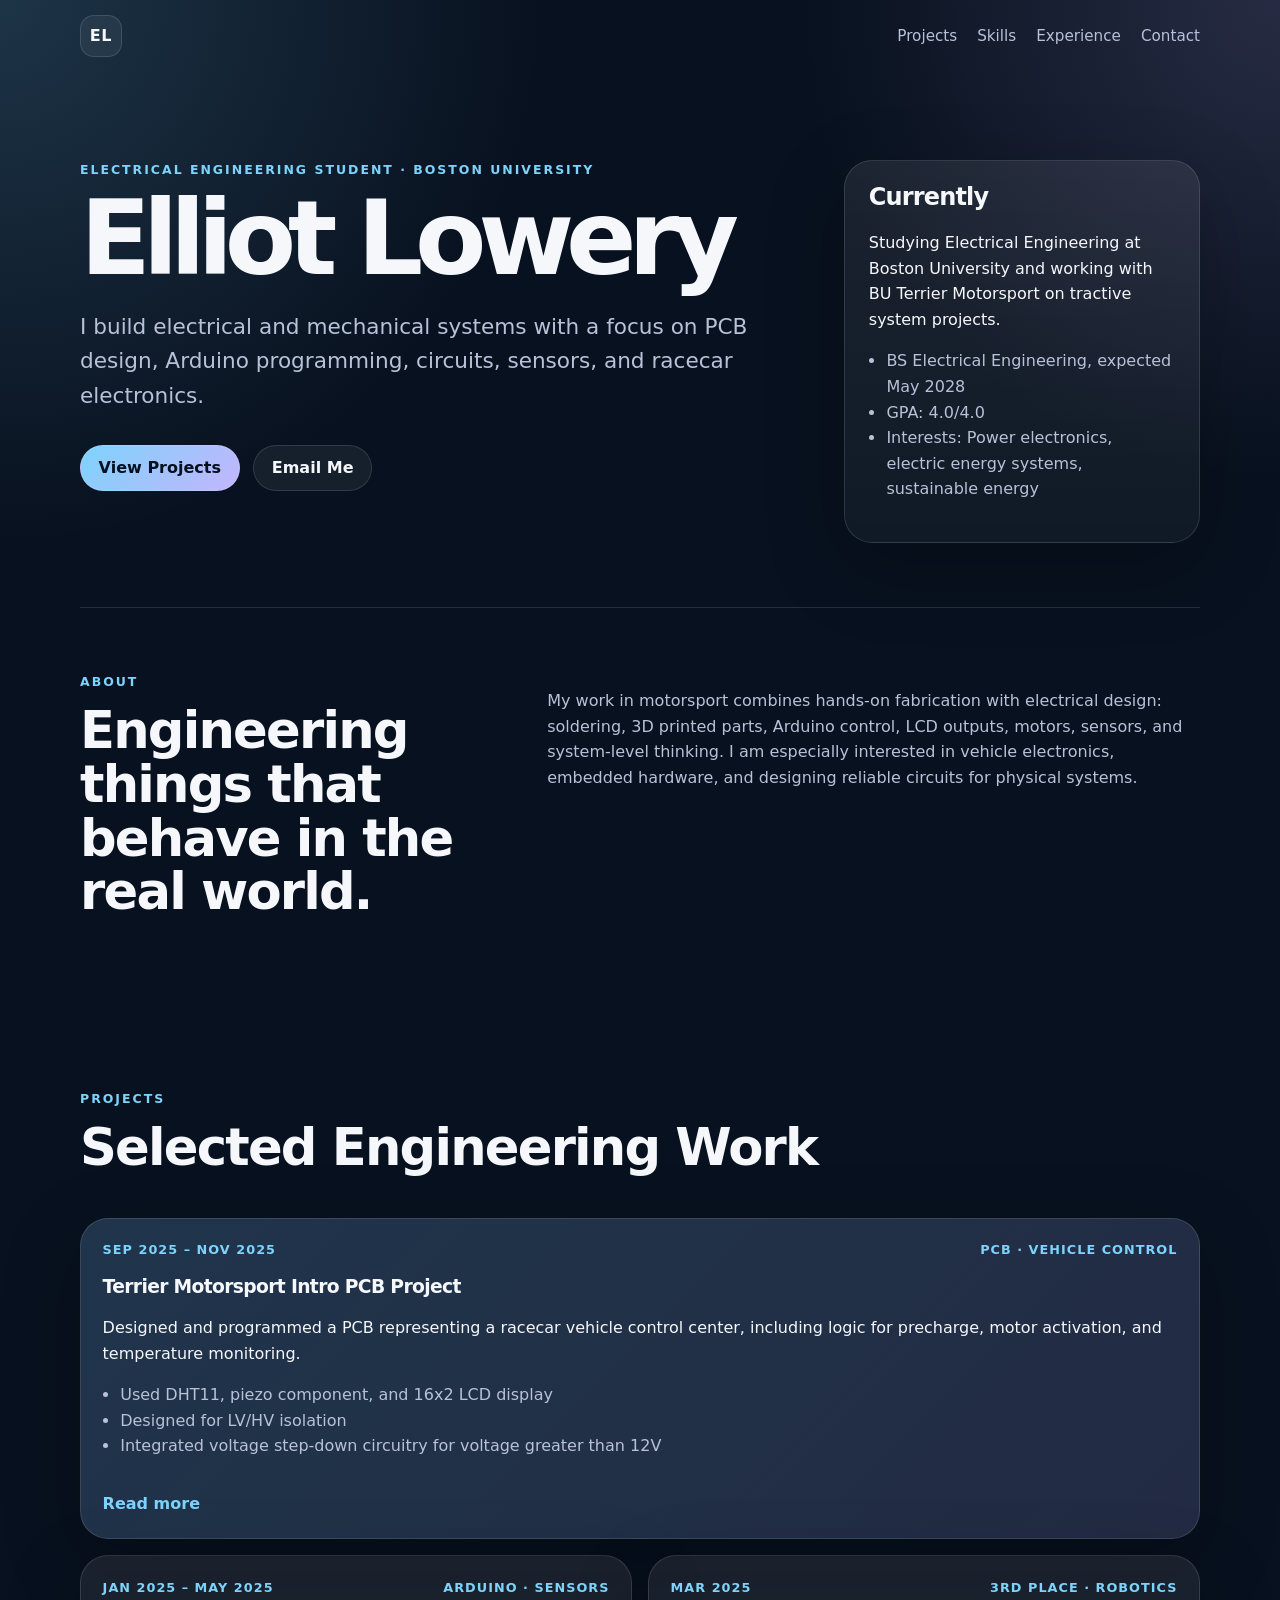
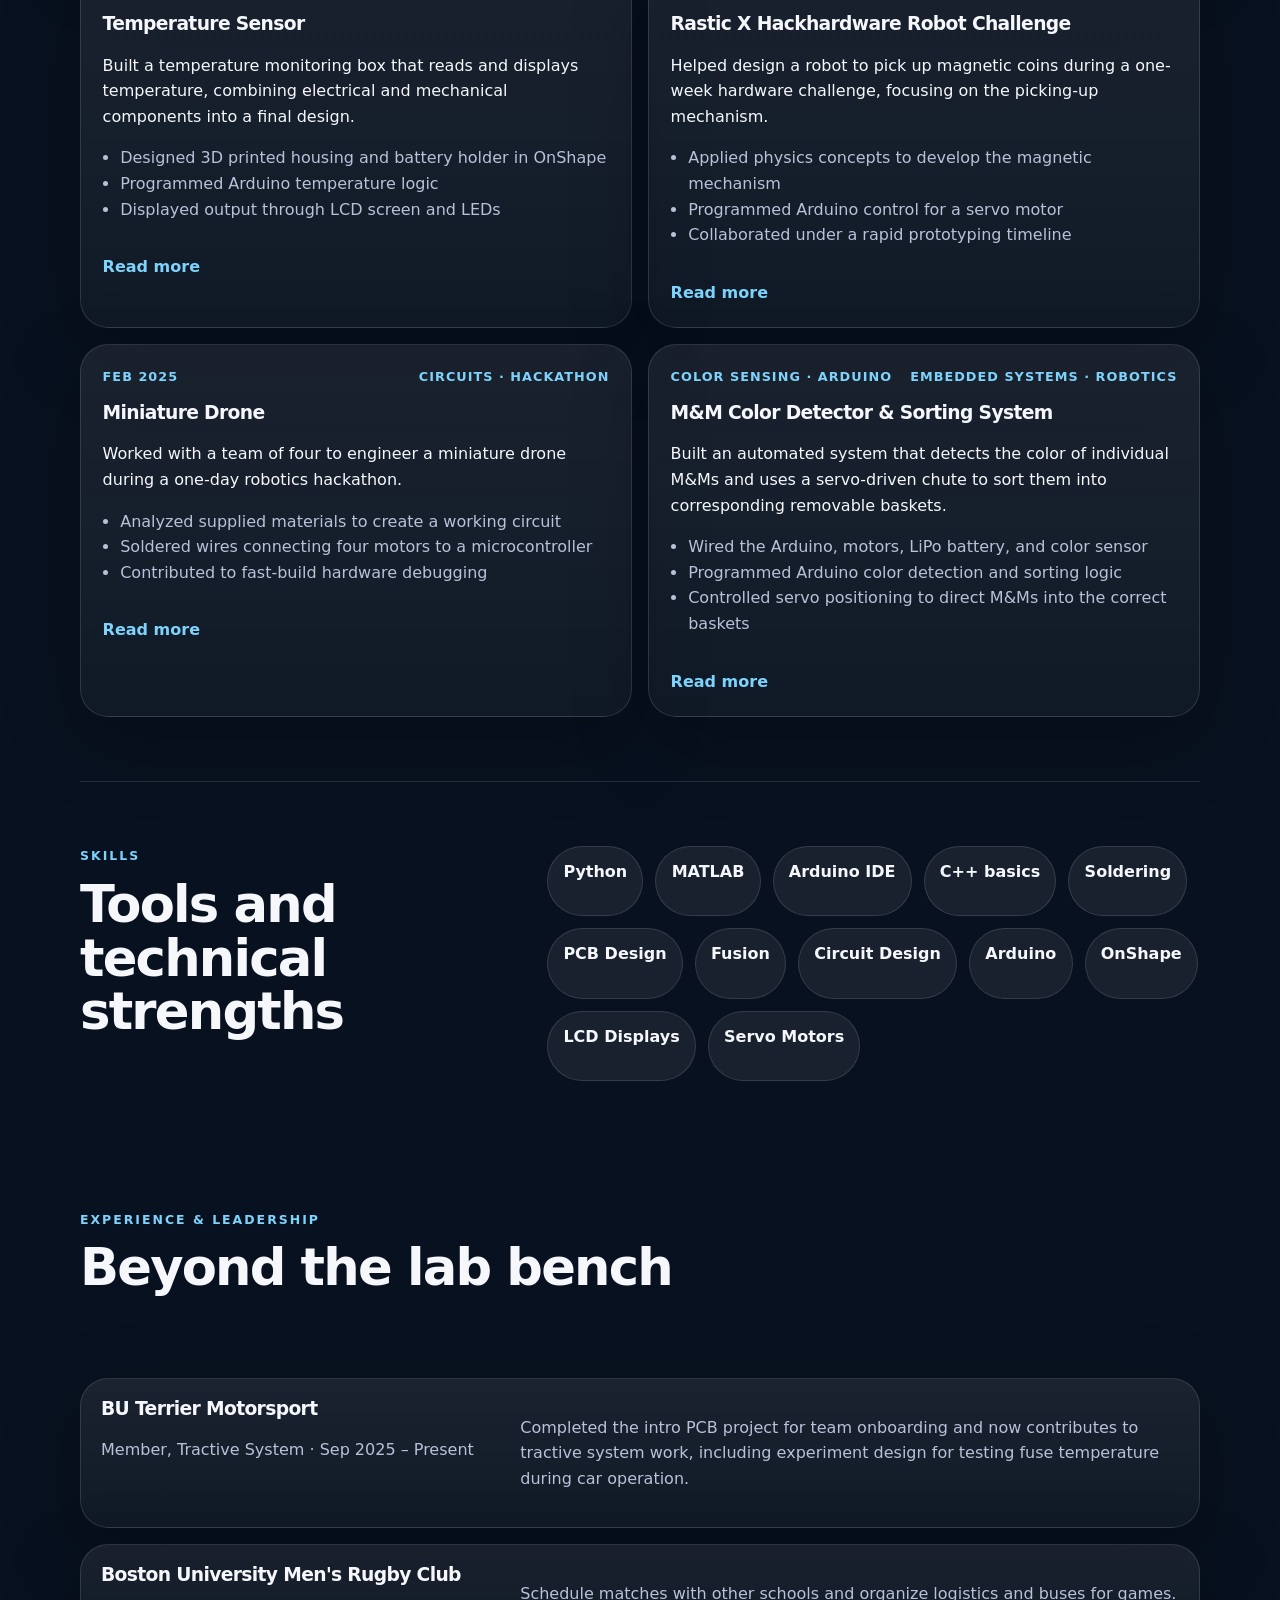
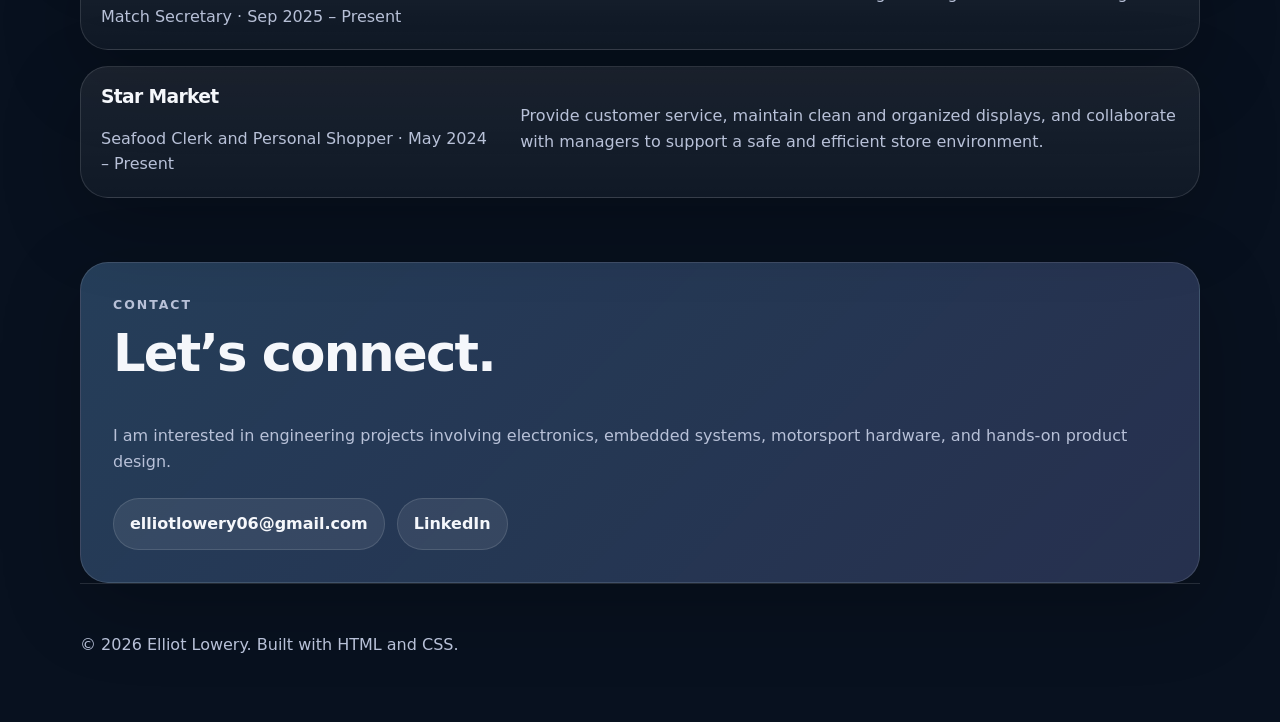
==== index.html @ deb85ce1 "Update index.html" ====
<!DOCTYPE html>
<html lang="en">
<head>
  <meta charset="UTF-8" />
  <meta name="viewport" content="width=device-width, initial-scale=1.0" />
  <title>Elliot Lowery | Engineering Portfolio</title>
  <link rel="stylesheet" href="styles.css" />
</head>
<body>
  <header class="site-header">
    <nav class="nav">
      <a class="logo" href="#top">EL</a>
      <div class="nav-links">
        <a href="#projects">Projects</a>
        <a href="#skills">Skills</a>
        <a href="#experience">Experience</a>
        <a href="#contact">Contact</a>
      </div>
    </nav>

    <section id="top" class="hero">
      <div class="hero-text">
        <p class="eyebrow">Electrical Engineering Student · Boston University</p>
        <h1>Elliot Lowery</h1>
        <p class="hero-summary">
          I build electrical and mechanical systems with a focus on PCB design,
          Arduino programming, circuits, sensors, and racecar electronics.
        </p>
        <div class="hero-actions">
          <a class="button primary" href="#projects">View Projects</a>
          <a class="button secondary" href="mailto:elliotlowery06@gmail.com">Email Me</a>
        </div>
      </div>

      <aside class="hero-card">
        <h2>Currently</h2>
        <p>
          Studying Electrical Engineering at Boston University and working with
          BU Terrier Motorsport on tractive system projects.
        </p>
        <ul>
          <li>BS Electrical Engineering, expected May 2028</li>
          <li>GPA: 4.0/4.0</li>
          <li>Interests: Power electronics, electric energy systems, sustainable energy</li>
        </ul>
      </aside>
    </section>
  </header>

  <main>
    <section class="section intro-grid">
      <div>
        <p class="section-label">About</p>
        <h2>Engineering things that behave in the real world.</h2>
      </div>
      <p>
        My work in motorsport combines hands-on fabrication with electrical design: soldering,
        3D printed parts, Arduino control, LCD outputs, motors, sensors, and
        system-level thinking. I am especially interested in vehicle electronics,
        embedded hardware, and designing reliable circuits for physical systems.
      </p>
    </section>

<section id="projects" class="section">
  <div class="section-heading">
    <p class="section-label">Projects</p>
    <h2>Selected Engineering Work</h2>
  </div>

  <div class="project-grid">
    <article class="project-card featured">
      <div class="card-topline">
        <span>Sep 2025 – Nov 2025</span>
        <span>PCB · Vehicle Control</span>
      </div>
      <h3>Terrier Motorsport Intro PCB Project</h3>
      <p>
        Designed and programmed a PCB representing a racecar vehicle control
        center, including logic for precharge, motor activation, and
        temperature monitoring.
      </p>
      <ul>
        <li>Used DHT11, piezo component, and 16x2 LCD display</li>
        <li>Designed for LV/HV isolation</li>
        <li>Integrated voltage step-down circuitry for voltage greater than 12V</li>
      </ul>

      <a class="project-link" href="projects/pcb-project.html">Read more</a>
    </article>

    <article class="project-card">
      <div class="card-topline">
        <span>Jan 2025 – May 2025</span>
        <span>Arduino · Sensors</span>
      </div>
      <h3>Temperature Sensor</h3>
      <p>
        Built a temperature monitoring box that reads and displays temperature,
        combining electrical and mechanical components into a final design.
      </p>
      <ul>
        <li>Designed 3D printed housing and battery holder in OnShape</li>
        <li>Programmed Arduino temperature logic</li>
        <li>Displayed output through LCD screen and LEDs</li>
      </ul>

      <a class="project-link" href="projects/temperature-sensor.html">Read more</a>
    </article>

    <article class="project-card">
      <div class="card-topline">
        <span>Mar 2025</span>
        <span>3rd Place · Robotics</span>
      </div>
      <h3>Rastic X Hackhardware Robot Challenge</h3>
      <p>
        Helped design a robot to pick up magnetic coins during a one-week
        hardware challenge, focusing on the picking-up mechanism.
      </p>
      <ul>
        <li>Applied physics concepts to develop the magnetic mechanism</li>
        <li>Programmed Arduino control for a servo motor</li>
        <li>Collaborated under a rapid prototyping timeline</li>
      </ul>

      <a class="project-link" href="projects/robot-challenge.html">Read more</a>
    </article>

    <article class="project-card">
      <div class="card-topline">
        <span>Feb 2025</span>
        <span>Circuits · Hackathon</span>
      </div>
      <h3>Miniature Drone</h3>
      <p>
        Worked with a team of four to engineer a miniature drone during a
        one-day robotics hackathon.
      </p>
      <ul>
        <li>Analyzed supplied materials to create a working circuit</li>
        <li>Soldered wires connecting four motors to a microcontroller</li>
        <li>Contributed to fast-build hardware debugging</li>
      </ul>

      <a class="project-link" href="projects/miniature-drone.html">Read more</a>
    </article>
    <article class="project-card">
  <div class="card-topline">
    <span>Color Sensing · Arduino</span>
    <span>Embedded Systems · Robotics</span>
  </div>

  <h3>M&M Color Detector & Sorting System</h3>

  <p>
    Built an automated system that detects the color of individual M&Ms and
    uses a servo-driven chute to sort them into corresponding removable baskets.
  </p>

  <ul>
    <li>Wired the Arduino, motors, LiPo battery, and color sensor</li>
    <li>Programmed Arduino color detection and sorting logic</li>
    <li>Controlled servo positioning to direct M&Ms into the correct baskets</li>
  </ul>

<a class="project-link" href="projects/mm-color-detector.html">Read more</a>

</article>

  </div>
</section>
    <section id="skills" class="section split-section">
      <div>
        <p class="section-label">Skills</p>
        <h2>Tools and technical strengths</h2>
      </div>
      <div class="skill-cloud">
        <span>Python</span>
        <span>MATLAB</span>
        <span>Arduino IDE</span>
        <span>C++ basics</span>
        <span>Soldering</span>
        <span>PCB Design</span>
        <span>Fusion</span>
        <span>Circuit Design</span>
        <span>Arduino</span>
        <span>OnShape</span>
        <span>LCD Displays</span>
        <span>Servo Motors</span>
      </div>
    </section>

    <section id="experience" class="section timeline">
      <div class="section-heading">
        <p class="section-label">Experience & Leadership</p>
        <h2>Beyond the lab bench</h2>
      </div>

      <div class="timeline-item">
        <div>
          <h3>BU Terrier Motorsport</h3>
          <p class="muted">Member, Tractive System · Sep 2025 – Present</p>
        </div>
        <p>
          Completed the intro PCB project for team onboarding and now contributes
          to tractive system work, including experiment design for testing fuse
          temperature during car operation.
        </p>
      </div>

      <div class="timeline-item">
        <div>
          <h3>Boston University Men's Rugby Club</h3>
          <p class="muted">Match Secretary · Sep 2025 – Present</p>
        </div>
        <p>
          Schedule matches with other schools and organize logistics and buses for games.
        </p>
      </div>

      <div class="timeline-item">
        <div>
          <h3>Star Market</h3>
          <p class="muted">Seafood Clerk and Personal Shopper · May 2024 – Present</p>
        </div>
        <p>
          Provide customer service, maintain clean and organized displays, and
          collaborate with managers to support a safe and efficient store environment.
        </p>
      </div>
    </section>

    <section id="contact" class="section contact-card">
      <p class="section-label">Contact</p>
      <h2>Let’s connect.</h2>
      <p>
        I am interested in engineering projects involving electronics, embedded systems,
        motorsport hardware, and hands-on product design.
      </p>
      <div class="contact-links">
        <a href="mailto:elliotlowery06@gmail.com">elliotlowery06@gmail.com</a>
        <a href="https://www.linkedin.com/in/elliot-lowery-bu" target="_blank" rel="noreferrer">
          LinkedIn
        </a>
      </div>
    </section>
  </main>

  <footer>
    <p>© <span id="year"></span> Elliot Lowery. Built with HTML and CSS.</p>
  </footer>

  <script>
    document.getElementById("year").textContent = new Date().getFullYear();
  </script>
</body>
</html>
---- styles.css ----
:root {
  --bg: #08111f;
  --panel: #101b2e;
  --panel-2: #14213a;
  --text: #f5f7fb;
  --muted: #b8c1d8;
  --line: rgba(255, 255, 255, 0.12);
  --accent: #7dd3fc;
  --accent-2: #c4b5fd;
  --max-width: 1120px;
}

* {
  box-sizing: border-box;
}

html {
  scroll-behavior: smooth;
}

body {
  margin: 0;
  font-family: Inter, ui-sans-serif, system-ui, -apple-system, BlinkMacSystemFont, "Segoe UI", sans-serif;
  background:
    radial-gradient(circle at top left, rgba(125, 211, 252, 0.18), transparent 34rem),
    radial-gradient(circle at top right, rgba(196, 181, 253, 0.16), transparent 30rem),
    var(--bg);
  color: var(--text);
  line-height: 1.6;
}

a {
  color: inherit;
  text-decoration: none;
}

.site-header,
main,
footer {
  width: min(var(--max-width), calc(100% - 2rem));
  margin: 0 auto;
}

.nav {
  min-height: 72px;
  display: flex;
  align-items: center;
  justify-content: space-between;
}

.logo {
  width: 42px;
  height: 42px;
  display: grid;
  flex-shrink: 0;
  place-items: center;
  border: 1px solid var(--line);
  border-radius: 14px;
  background: rgba(255, 255, 255, 0.06);
  font-weight: 800;
  letter-spacing: 0.04em;
}

.nav-links {
  display: flex;
  gap: 1.25rem;
  color: var(--muted);
  font-size: 0.95rem;
}

.nav-links a:hover {
  color: var(--text);
}

.hero {
  display: grid;
  grid-template-columns: minmax(0, 1.35fr) minmax(280px, 0.65fr);
  gap: 1.5rem;
  align-items: stretch;
  padding: 5.5rem 0 4rem;
}

.eyebrow,
.section-label {
  margin: 0 0 0.75rem;
  color: var(--accent);
  text-transform: uppercase;
  letter-spacing: 0.16em;
  font-size: 0.78rem;
  font-weight: 800;
}

.hero h1 {
  margin: 0;
  font-size: clamp(3.2rem, 9vw, 6.5rem);
  letter-spacing: -0.08em;
  line-height: 0.9;
}

.hero-summary {
  max-width: 680px;
  margin: 1.5rem 0 0;
  color: var(--muted);
  font-size: clamp(1.05rem, 2vw, 1.35rem);
}

.hero-actions {
  display: flex;
  flex-wrap: wrap;
  gap: 0.85rem;
  margin-top: 2rem;
}

.button {
  display: inline-flex;
  align-items: center;
  justify-content: center;
  min-height: 46px;
  padding: 0 1.1rem;
  border-radius: 999px;
  font-weight: 800;
  border: 1px solid var(--line);
}

.button.primary {
  background: linear-gradient(135deg, var(--accent), var(--accent-2));
  color: #06101f;
}

.button.secondary {
  color: var(--text);
  background: rgba(255, 255, 255, 0.06);
}

.hero-card,
.project-card,
.contact-card,
.timeline-item {
  border: 1px solid var(--line);
  background: linear-gradient(180deg, rgba(255, 255, 255, 0.08), rgba(255, 255, 255, 0.035));
  border-radius: 28px;
  box-shadow: 0 24px 80px rgba(0, 0, 0, 0.24);
}

.hero-card {
  padding: 1.5rem;
}

.hero-card h2,
.project-card h3,
.timeline-item h3,
.contact-card h2,
.section h2 {
  margin-top: 0;
  letter-spacing: -0.035em;
  line-height: 1.05;
}

.hero-card ul,
.project-card ul {
  padding-left: 1.1rem;
  color: var(--muted);
}

.section {
  padding: 4rem 0;
}

.intro-grid,
.split-section {
  display: grid;
  grid-template-columns: 0.8fr 1.2fr;
  gap: 2rem;
  border-top: 1px solid var(--line);
}

.section h2 {
  font-size: clamp(2rem, 4vw, 3.4rem);
}

.section > p,
.intro-grid > p,
.timeline-item > p,
.contact-card p {
  color: var(--muted);
}

.section-heading {
  margin-bottom: 1.5rem;
}
.project-gallery {
  display: grid;
  grid-template-columns: repeat(2, 1fr);
  gap: 1.5rem;
  margin-top: 1.5rem;
}

.project-gallery img {
  width: 100%;
  max-width: 500px;
  height: 350px;
  object-fit: contain;
  border-radius: 24px;
  border: 1px solid var(--line);
  display: block;
  margin: 0 auto;
}

@media (max-width: 700px) {
  .project-gallery {
    grid-template-columns: 1fr;
  }

  .project-gallery img {
    height: auto;
    max-width: 100%;
  }
}
.project-image {
  margin: 2.5rem 0;
  text-align: center;
}

.project-image img {
  width: 100%;
  max-width: 650px;
  max-height: 450px;
  object-fit: contain;
  border-radius: 24px;
  border: 1px solid var(--line);
  display: block;
  margin: 0 auto;
}
.project-grid {
  display: grid;
  grid-template-columns: repeat(2, minmax(0, 1fr));
  gap: 1rem;
}

.project-card {
  padding: 1.35rem;
}

.project-card.featured {
  grid-column: span 2;
  background:
    linear-gradient(135deg, rgba(125, 211, 252, 0.14), rgba(196, 181, 253, 0.1)),
    var(--panel);
}

.card-topline {
  display: flex;
  flex-wrap: wrap;
  justify-content: space-between;
  gap: 0.5rem;
  color: var(--accent);
  font-size: 0.8rem;
  font-weight: 800;
  text-transform: uppercase;
  letter-spacing: 0.08em;
  margin-bottom: 1rem;
}
.project-video {
  width: 100%;
  max-height: 500px;
  object-fit: contain;
  display: block;
  margin: 0 auto;
  border-radius: 24px;
  border: 1px solid var(--line);
  background: #000;
}

.skill-cloud {
  display: flex;
  flex-wrap: wrap;
  gap: 0.75rem;
}

.skill-cloud span {
  padding: 0.75rem 0.95rem;
  border-radius: 999px;
  background: rgba(255, 255, 255, 0.07);
  border: 1px solid var(--line);
  color: var(--text);
  font-weight: 700;
}

.timeline {
  display: grid;
  gap: 1rem;
}

.timeline-item {
  padding: 1.25rem;
  display: grid;
  grid-template-columns: 0.75fr 1.25fr;
  gap: 1.5rem;
}

.muted {
  color: var(--muted);
  margin: 0.35rem 0 0;
}

.contact-card {
  padding: 2rem;
  background:
    linear-gradient(135deg, rgba(125, 211, 252, 0.16), rgba(196, 181, 253, 0.1)),
    var(--panel-2);
}

.contact-links {
  display: flex;
  flex-wrap: wrap;
  gap: 0.75rem;
  margin-top: 1.5rem;
}

.contact-links a {
  border: 1px solid var(--line);
  border-radius: 999px;
  padding: 0.75rem 1rem;
  background: rgba(255, 255, 255, 0.08);
  font-weight: 800;
}

footer {
  padding: 2rem 0 3rem;
  color: var(--muted);
  border-top: 1px solid var(--line);
}

@media (max-width: 760px) {
  .nav {
    align-items: flex-start;
    gap: 1rem;
    padding-top: 1rem;
  }

  .nav,
  .nav-links {
    flex-direction: column;
  }

  .nav-links {
    gap: 0.7rem;
  }

  .hero,
  .intro-grid,
  .split-section,
  .timeline-item {
    grid-template-columns: 1fr;
  }

  .hero {
    padding-top: 3rem;
  }

  .project-grid {
    grid-template-columns: 1fr;
  }

  .project-card.featured {
    grid-column: auto;
  }
}


.project-link {
  display: inline-flex;
  margin-top: 1rem;
  color: var(--accent);
  font-weight: 800;
}

.project-link:hover {
  text-decoration: underline;
}

.project-detail h1 {
  margin: 0;
  font-size: clamp(2.8rem, 7vw, 5.5rem);
  line-height: 0.95;
  letter-spacing: -0.07em;
}

.detail-summary {
  max-width: 820px;
  color: var(--muted);
  font-size: 1.2rem;
  margin: 1.25rem 0 2rem;
}

.detail-grid {
  display: grid;
  grid-template-columns: 1fr 1fr;
  gap: 1.25rem;
  margin-bottom: 2rem;
}

.detail-grid section {
  padding: 1.5rem;
  border: 1px solid var(--line);
  border-radius: 24px;
  background: rgba(255, 255, 255, 0.05);
}

.detail-grid section:first-child {
  grid-column: span 2;
}

.detail-grid h2 {
  font-size: 1.5rem;
}

.detail-grid p,
.detail-grid li {
  color: var(--muted);
}

@media (max-width: 760px) {
  .detail-grid {
    grid-template-columns: 1fr;
  }

  .detail-grid section:first-child {
    grid-column: auto;
  }
}
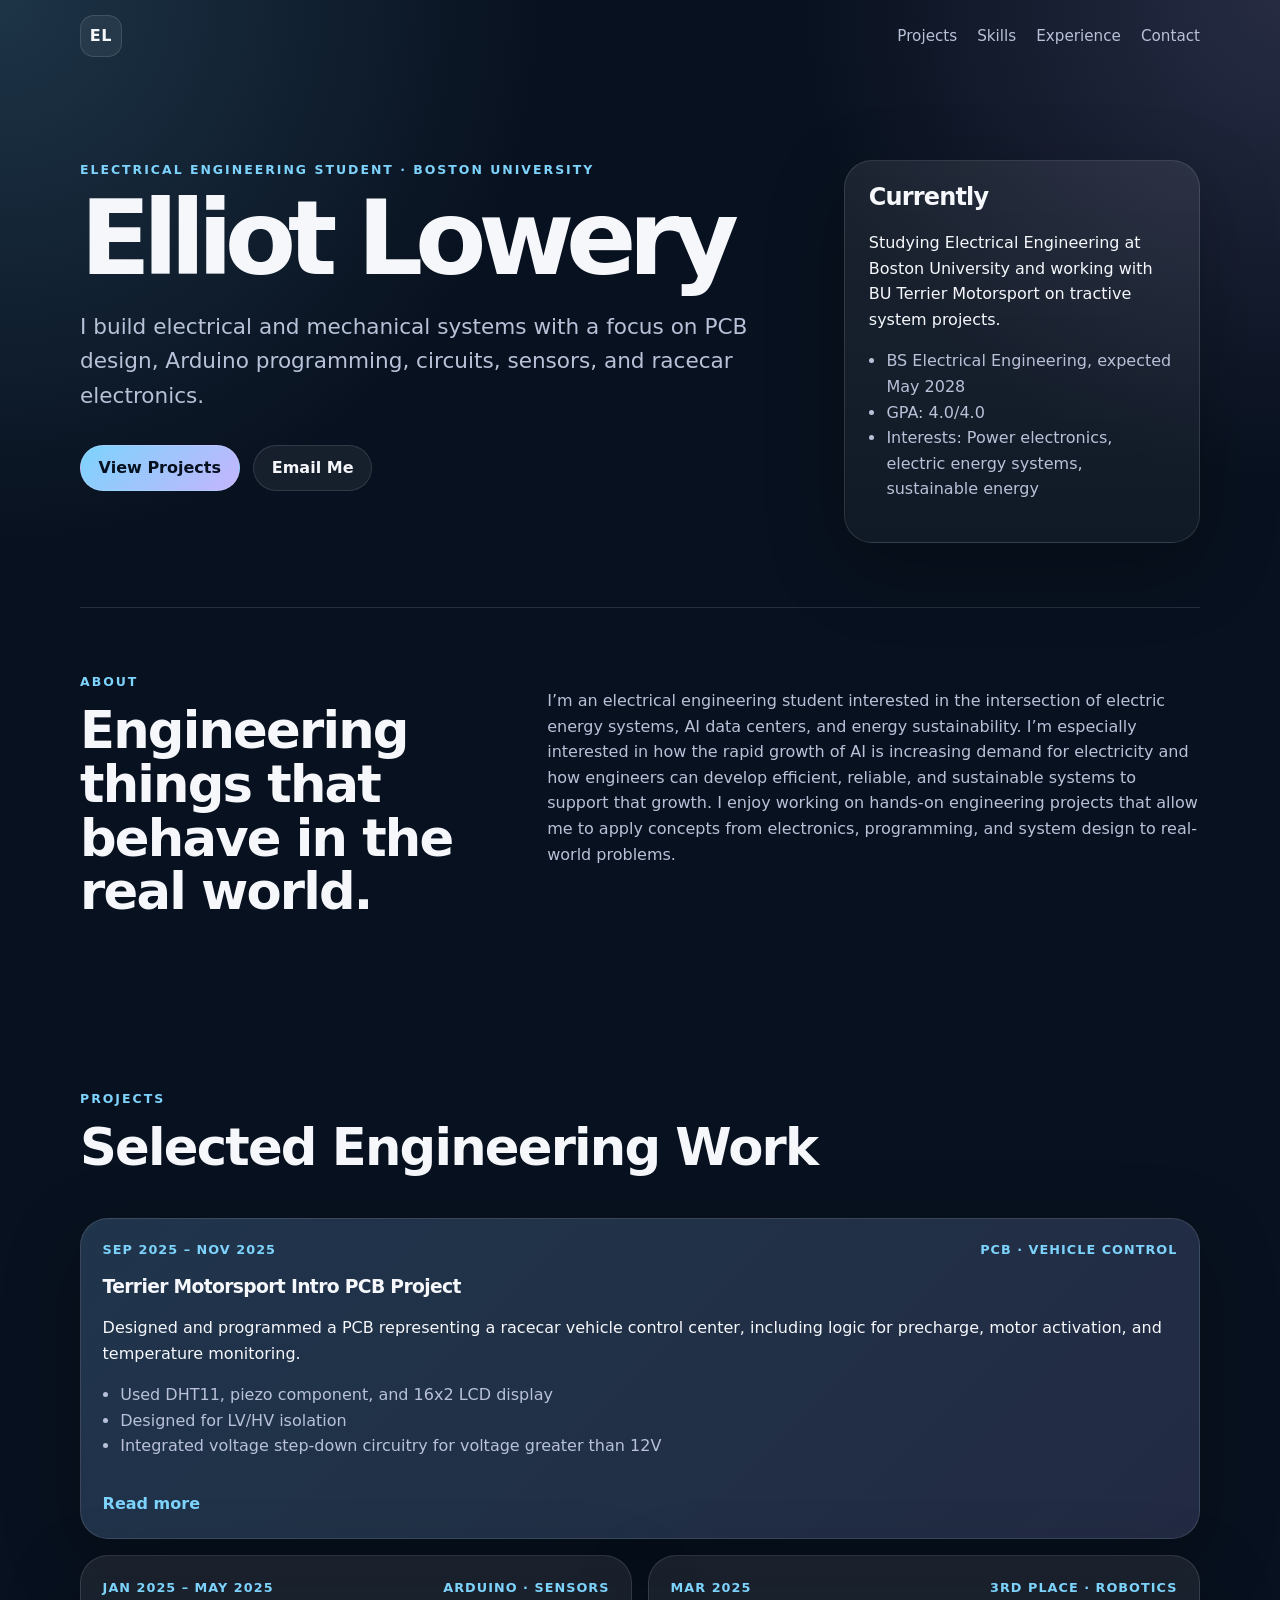
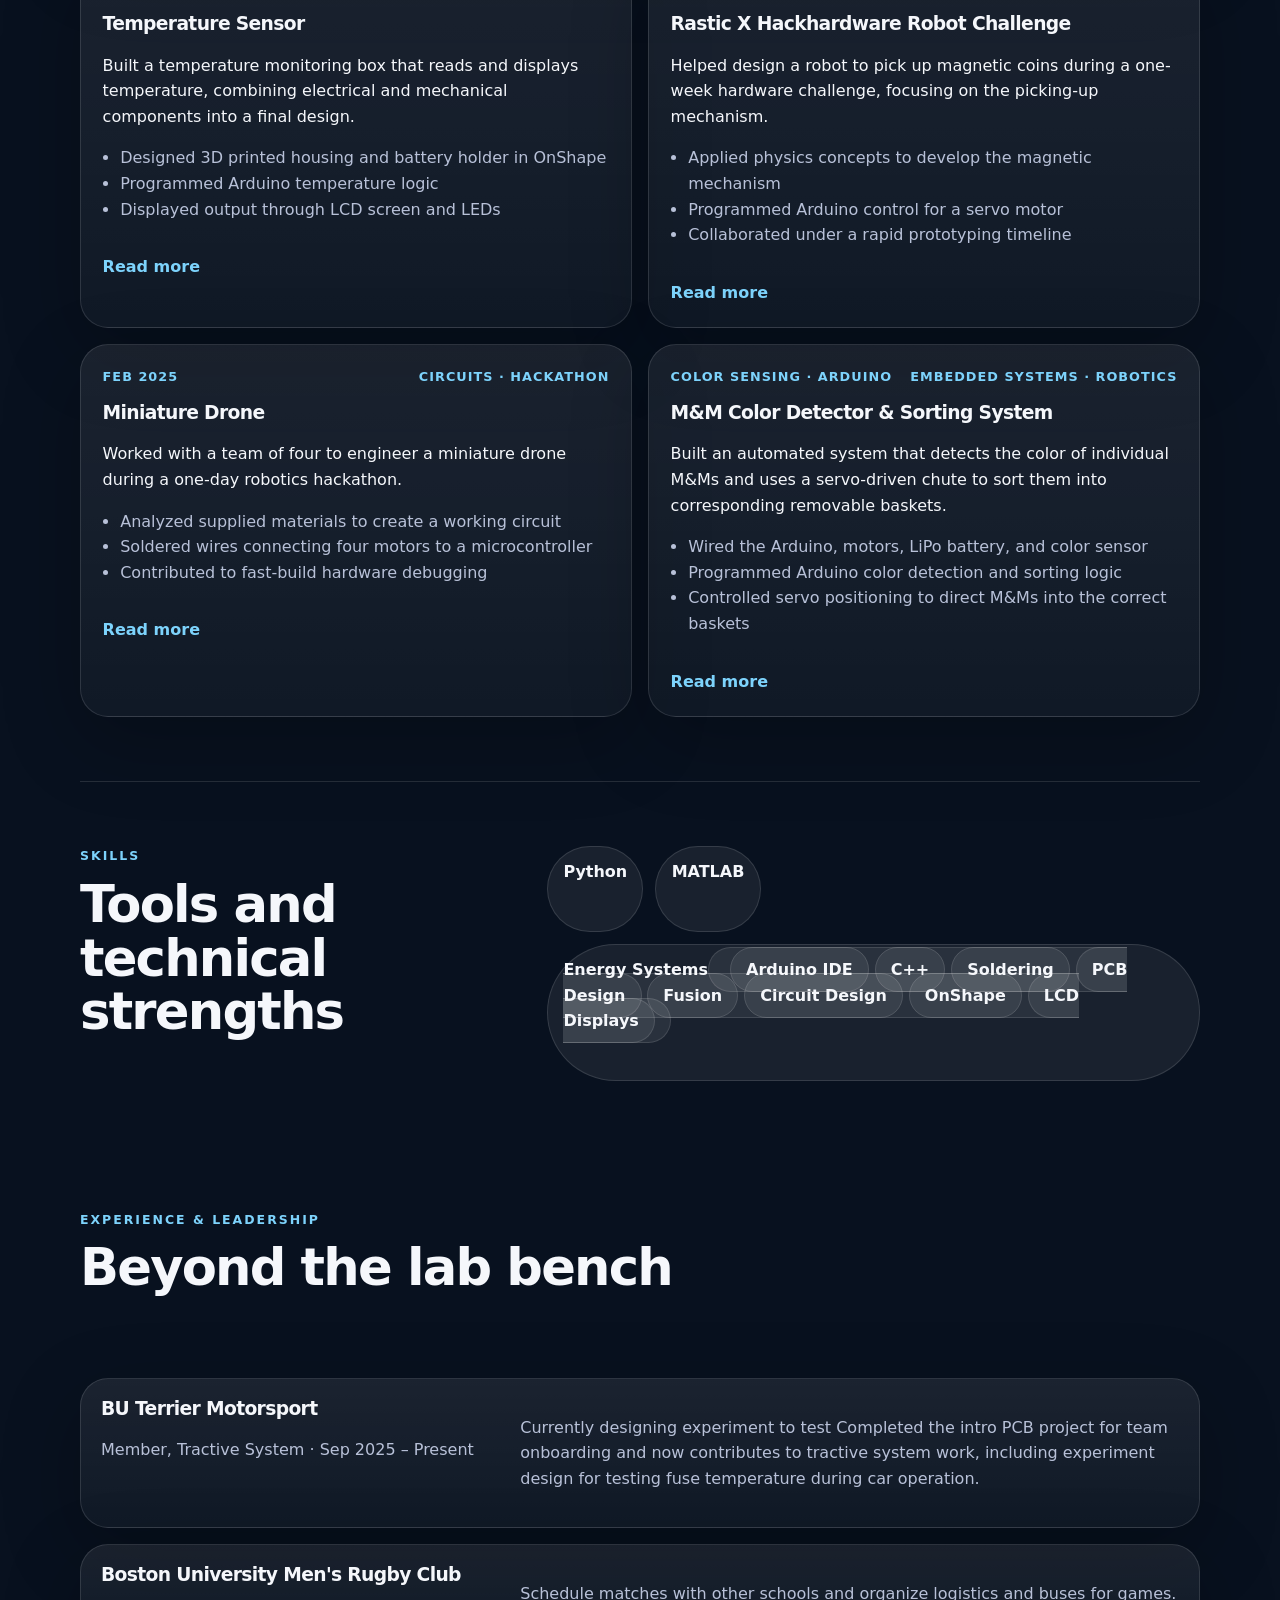
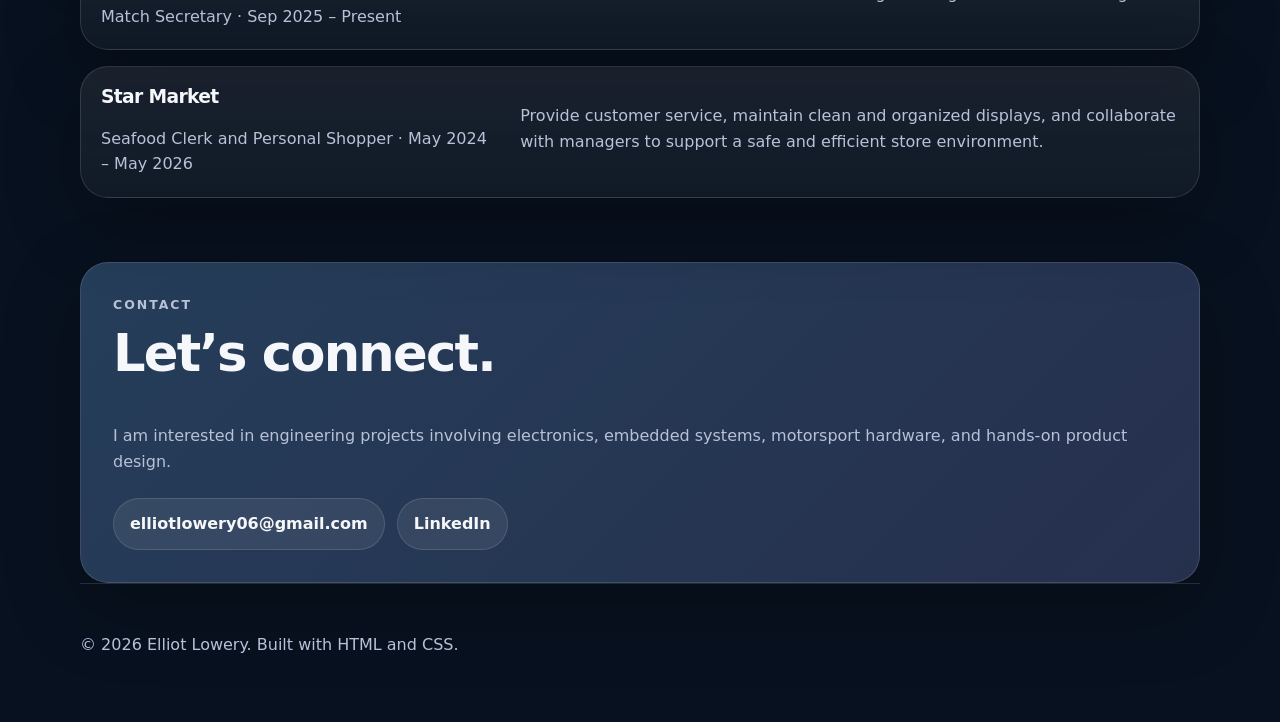
==== commit cdcf68a6: "Update index.html" ====
--- a/index.html
+++ b/index.html
@@ -54,10 +54,10 @@
         <h2>Engineering things that behave in the real world.</h2>
       </div>
       <p>
-        My work in motorsport combines hands-on fabrication with electrical design: soldering,
-        3D printed parts, Arduino control, LCD outputs, motors, sensors, and
-        system-level thinking. I am especially interested in vehicle electronics,
-        embedded hardware, and designing reliable circuits for physical systems.
+   I’m an electrical engineering student interested in the intersection of electric energy systems, AI data 
+        centers, and energy sustainability. I’m especially interested in how the rapid growth of AI is increasing 
+        demand for electricity and how engineers can develop efficient, reliable, and sustainable systems to support that growth. 
+        I enjoy working on hands-on engineering projects that allow me to apply concepts from electronics, programming, and system design to real-world problems.
       </p>
     </section>
 
@@ -177,16 +177,15 @@
       <div class="skill-cloud">
         <span>Python</span>
         <span>MATLAB</span>
+        <span>Energy Systems<span>
         <span>Arduino IDE</span>
-        <span>C++ basics</span>
+        <span>C++</span>
         <span>Soldering</span>
         <span>PCB Design</span>
         <span>Fusion</span>
         <span>Circuit Design</span>
-        <span>Arduino</span>
         <span>OnShape</span>
         <span>LCD Displays</span>
-        <span>Servo Motors</span>
       </div>
     </section>
 
@@ -202,7 +201,7 @@
           <p class="muted">Member, Tractive System · Sep 2025 – Present</p>
         </div>
         <p>
-          Completed the intro PCB project for team onboarding and now contributes
+          Currently designing experiment to test Completed the intro PCB project for team onboarding and now contributes
           to tractive system work, including experiment design for testing fuse
           temperature during car operation.
         </p>
@@ -221,7 +220,7 @@
       <div class="timeline-item">
         <div>
           <h3>Star Market</h3>
-          <p class="muted">Seafood Clerk and Personal Shopper · May 2024 – Present</p>
+          <p class="muted">Seafood Clerk and Personal Shopper · May 2024 – May 2026</p>
         </div>
         <p>
           Provide customer service, maintain clean and organized displays, and
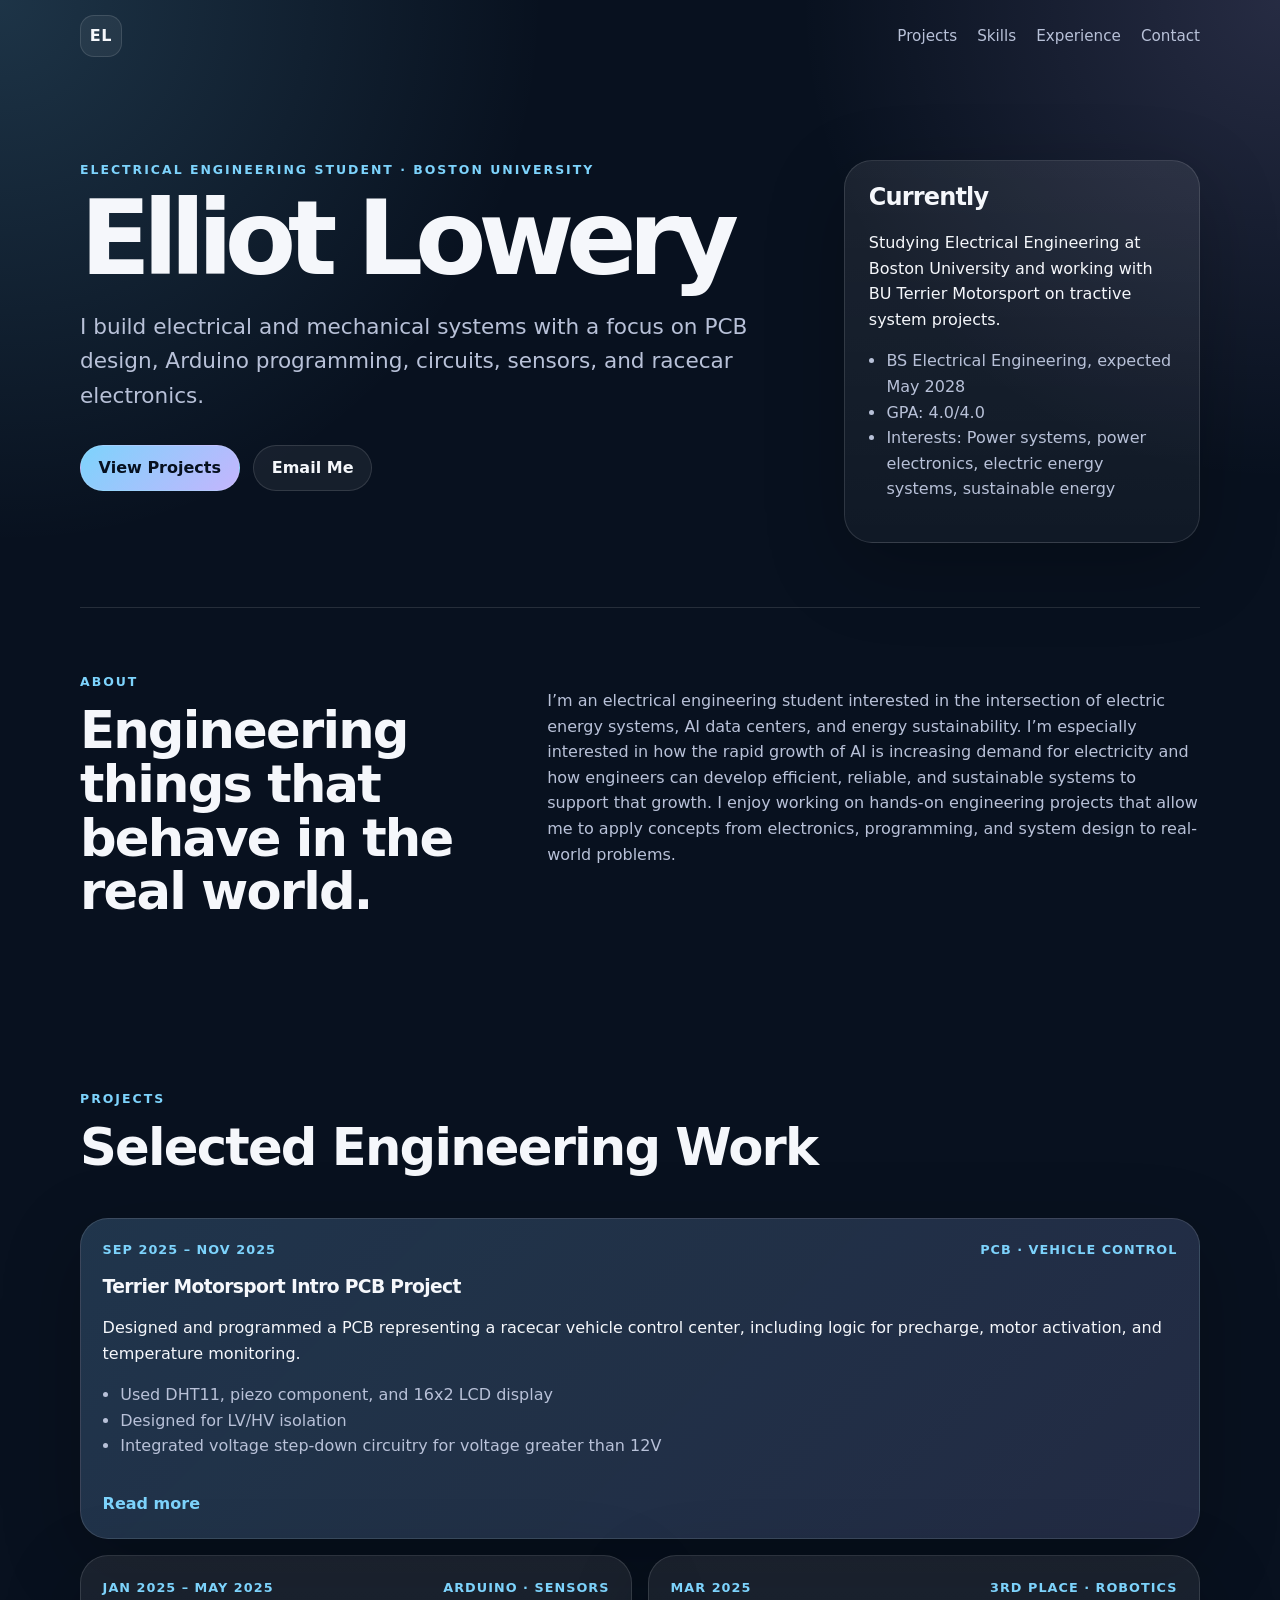
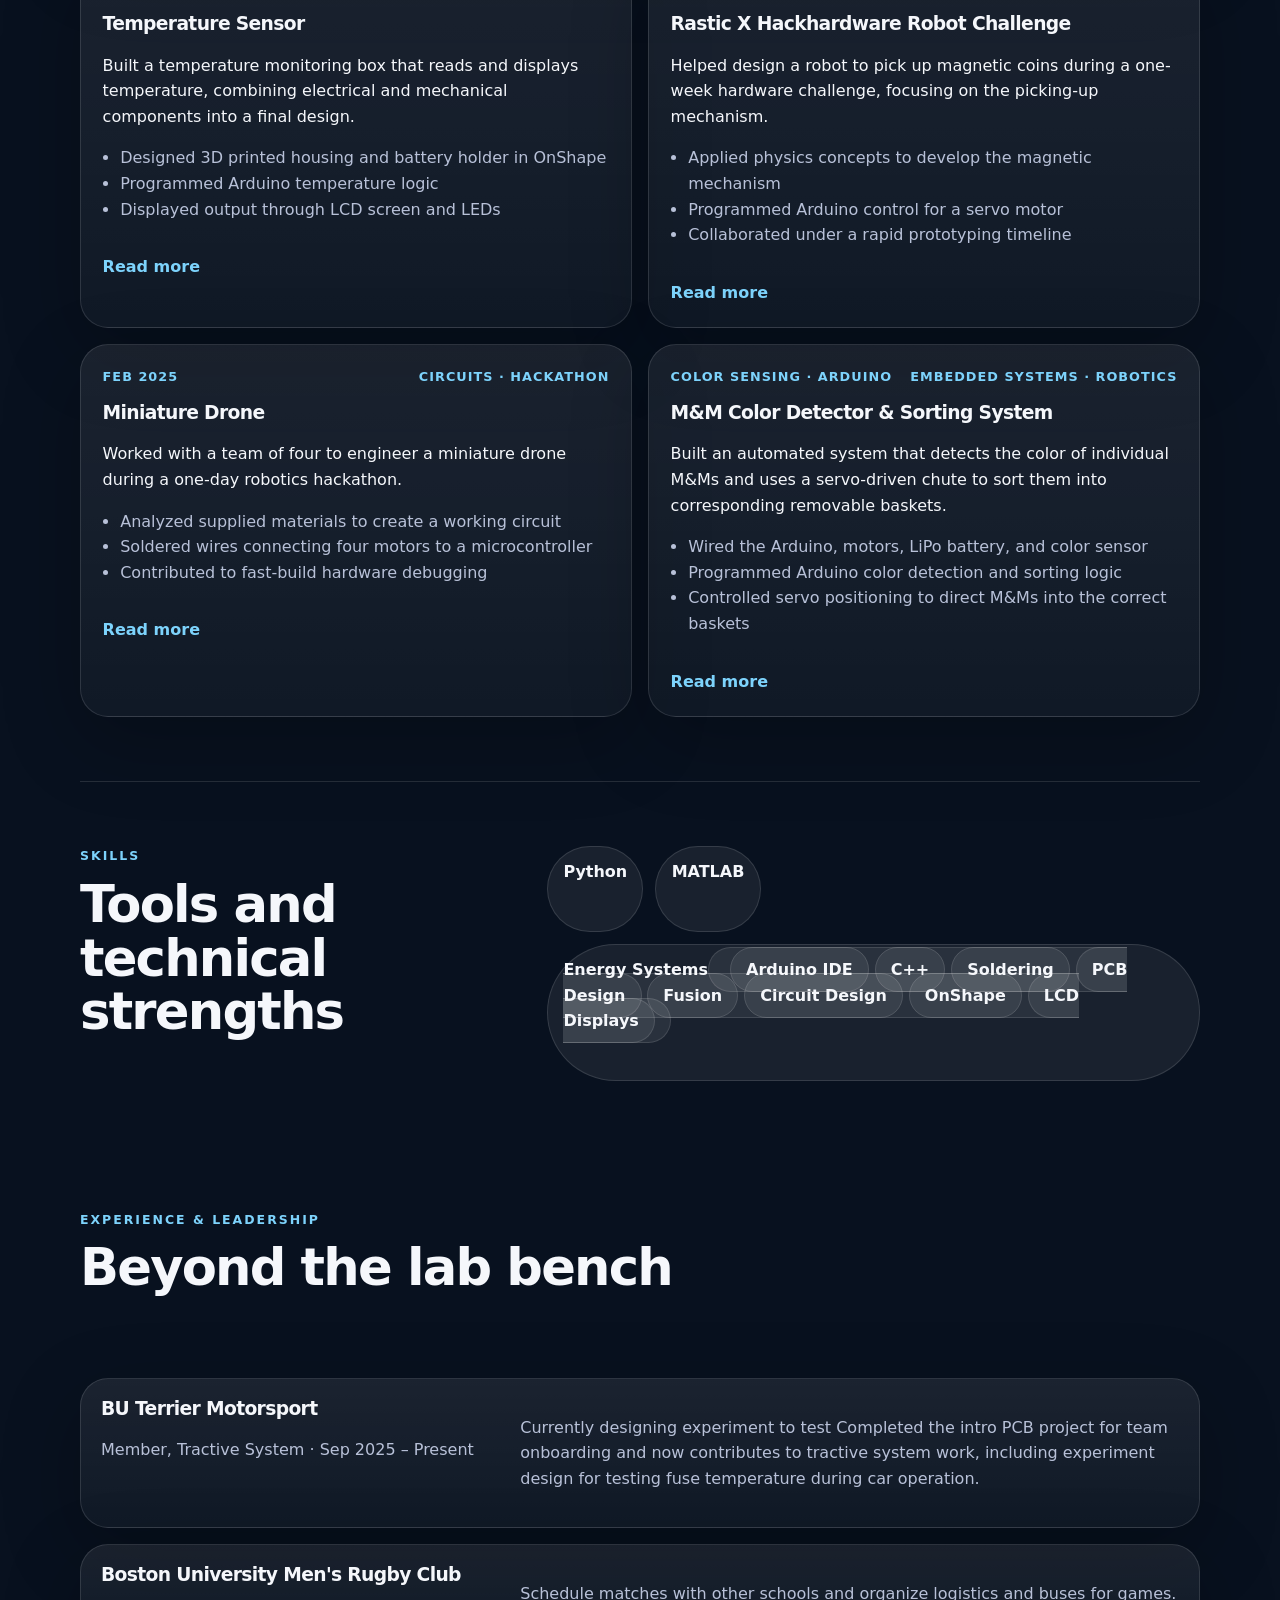
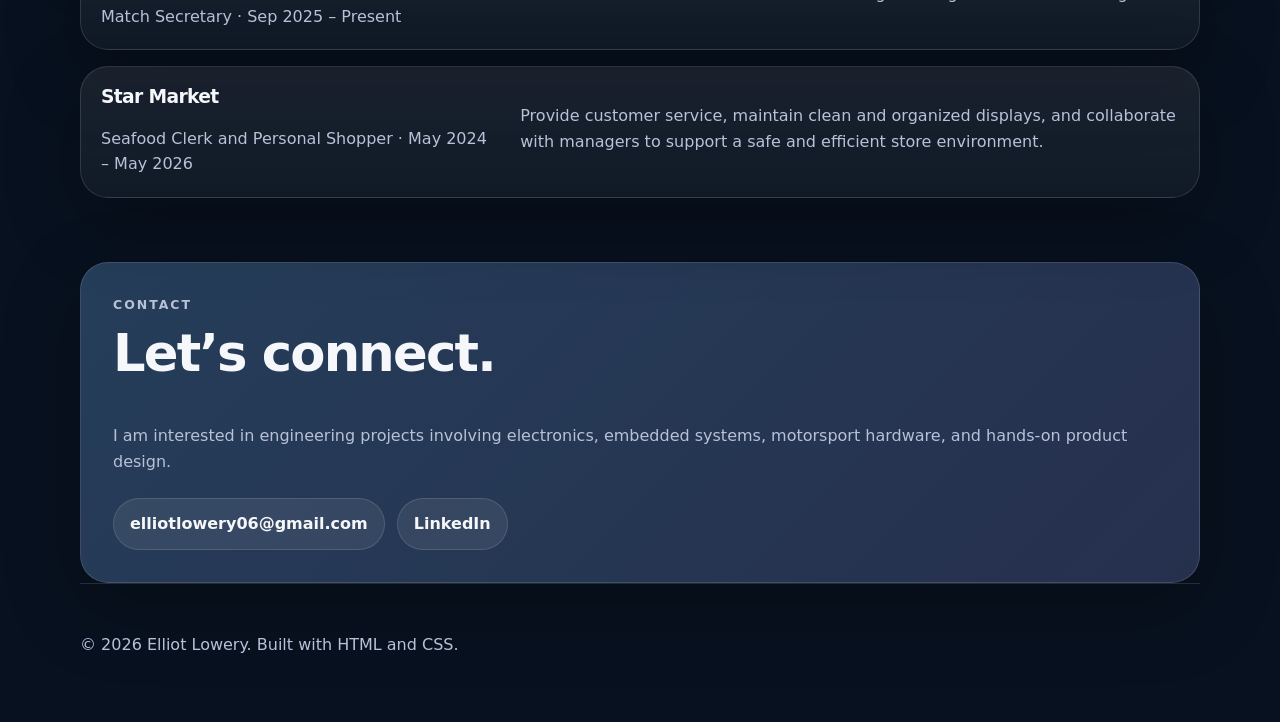
==== commit 15a906f4: "Update interests list in index.html" ====
--- a/index.html
+++ b/index.html
@@ -41,7 +41,7 @@
         <ul>
           <li>BS Electrical Engineering, expected May 2028</li>
           <li>GPA: 4.0/4.0</li>
-          <li>Interests: Power electronics, electric energy systems, sustainable energy</li>
+          <li>Interests: Power systems, power electronics, electric energy systems, sustainable energy</li>
         </ul>
       </aside>
     </section>
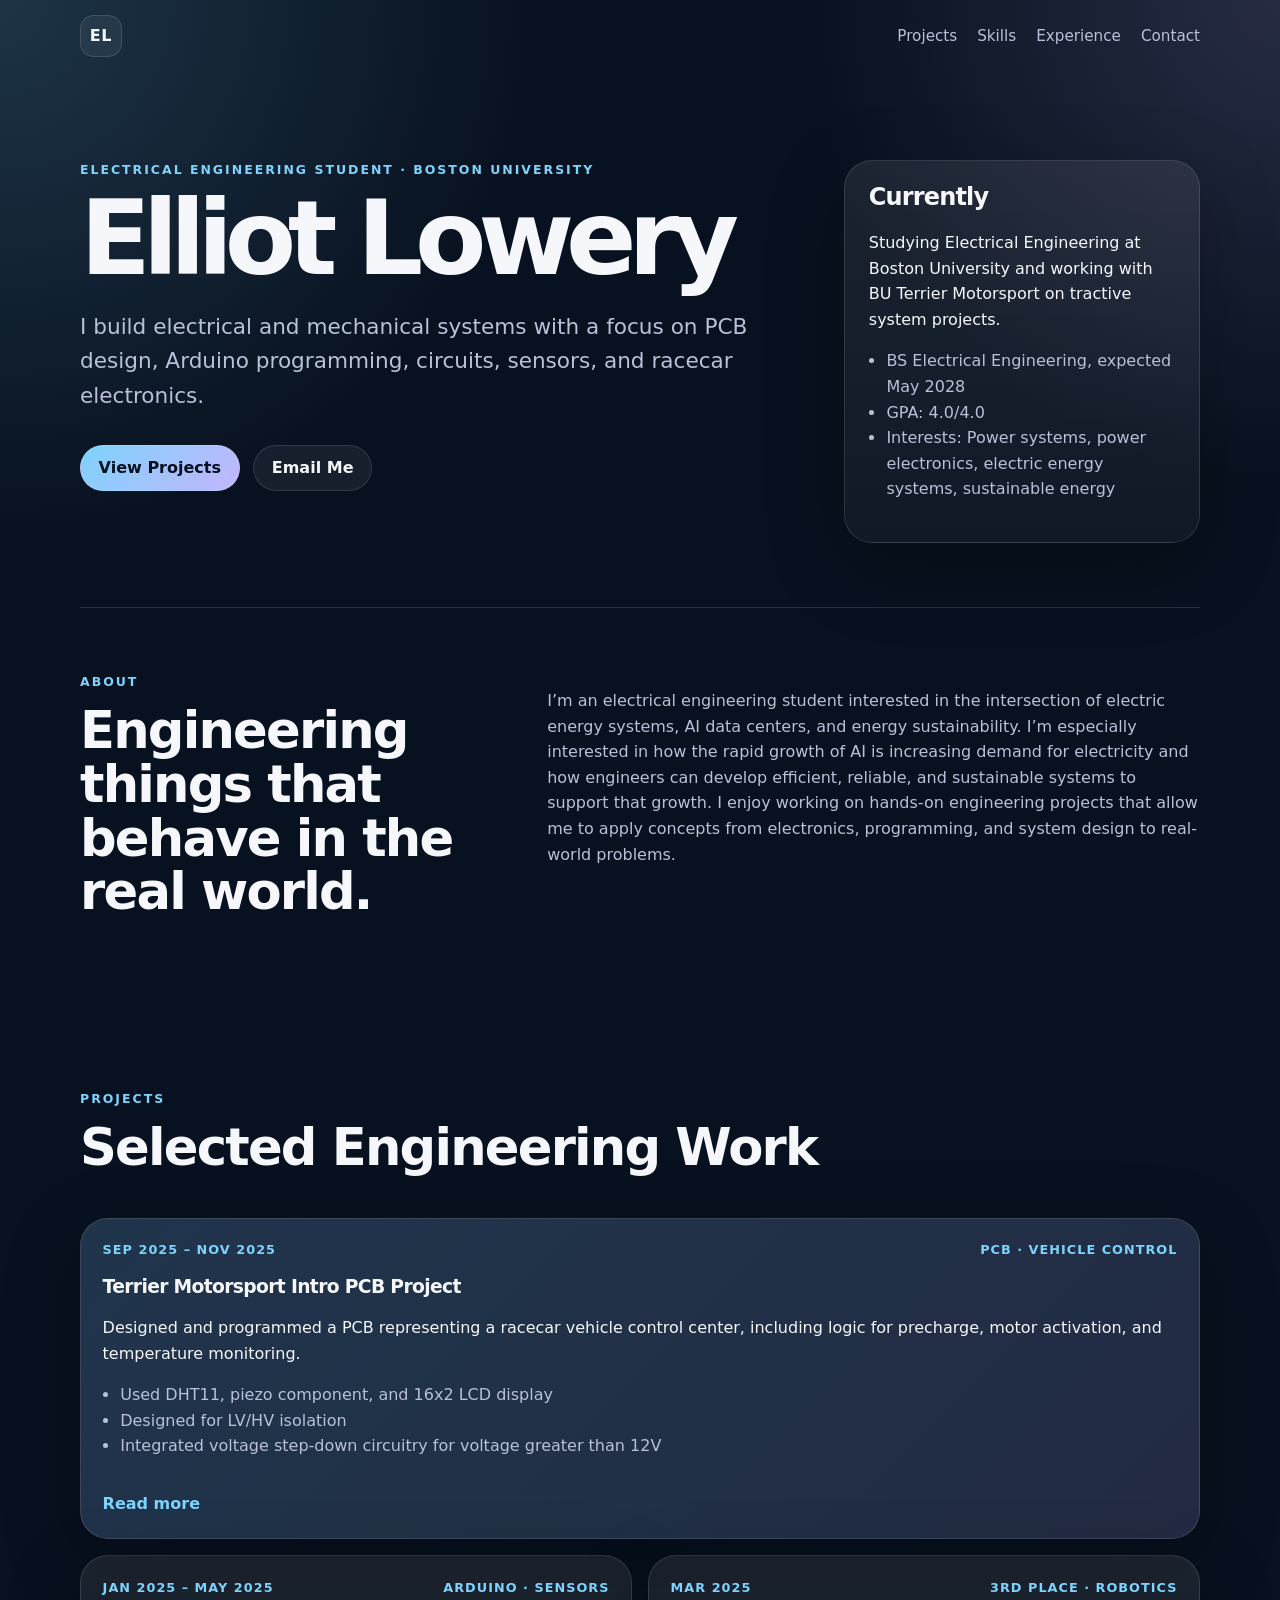
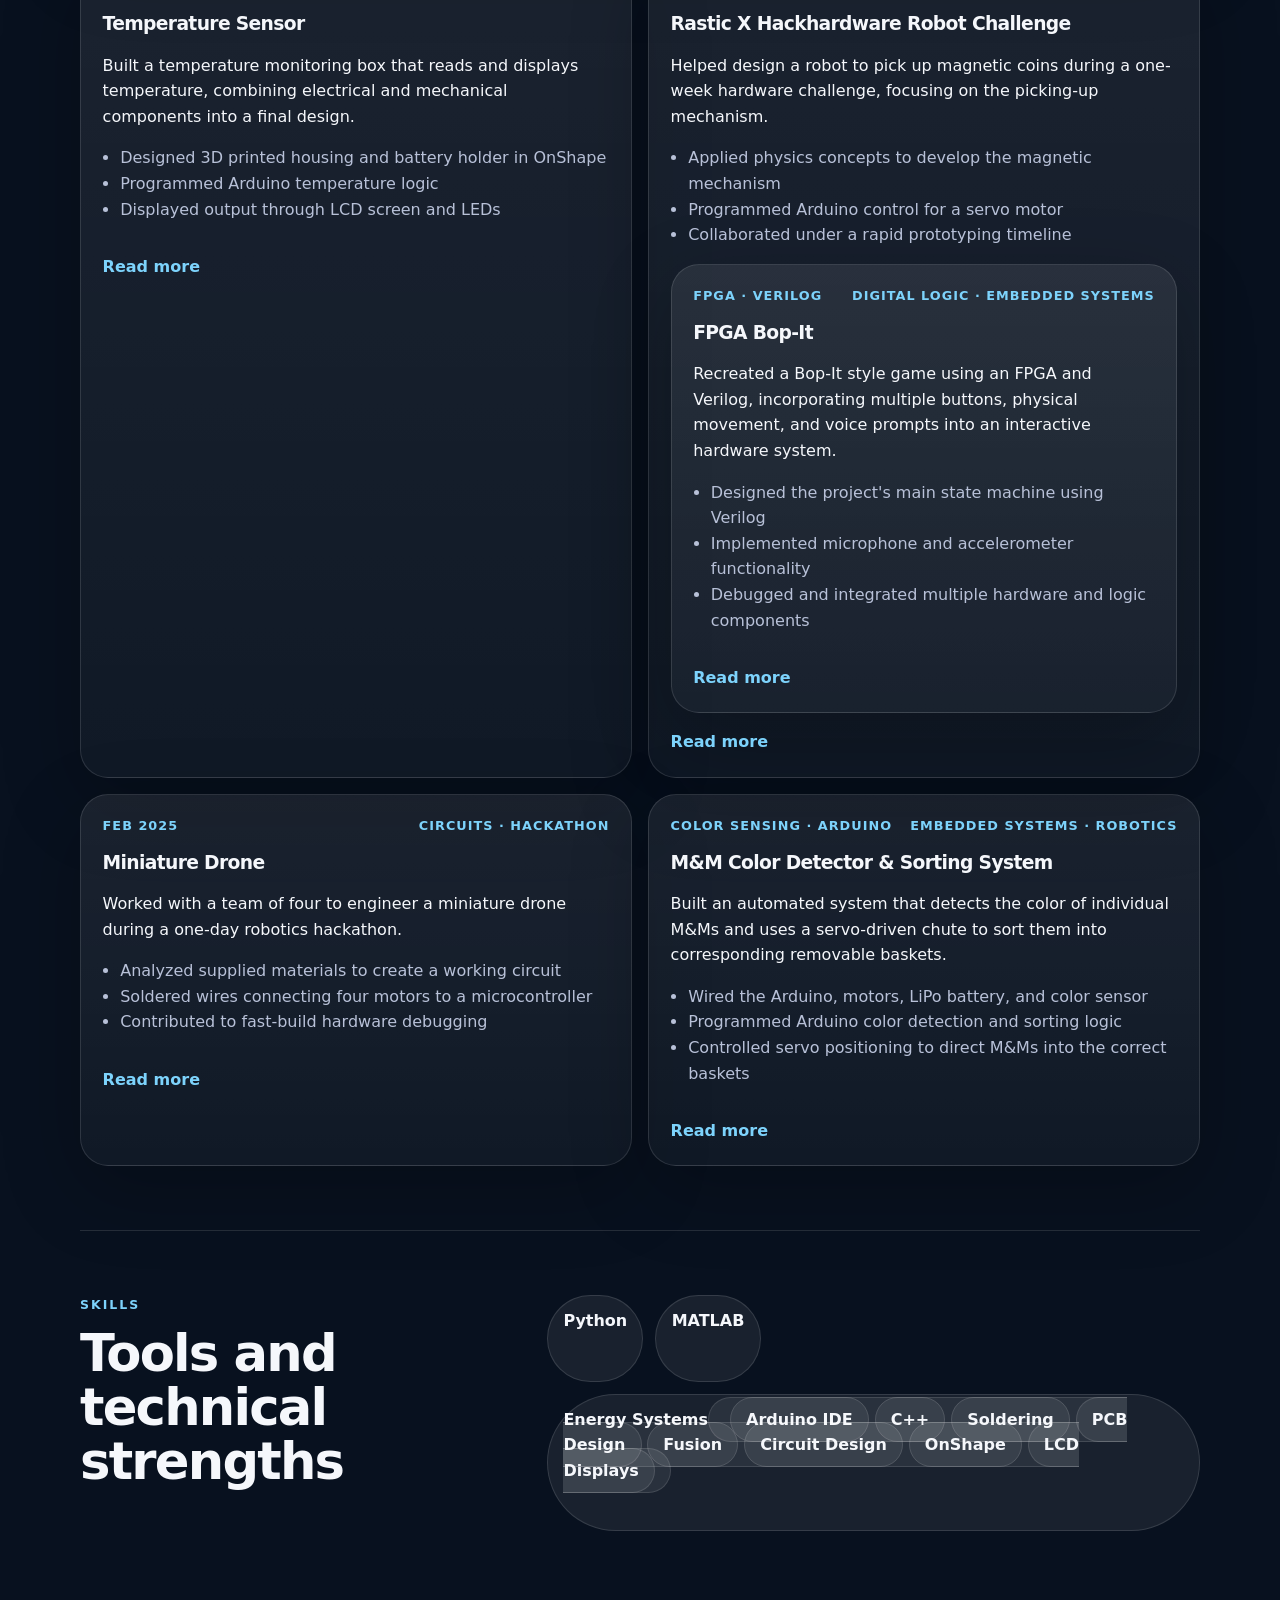
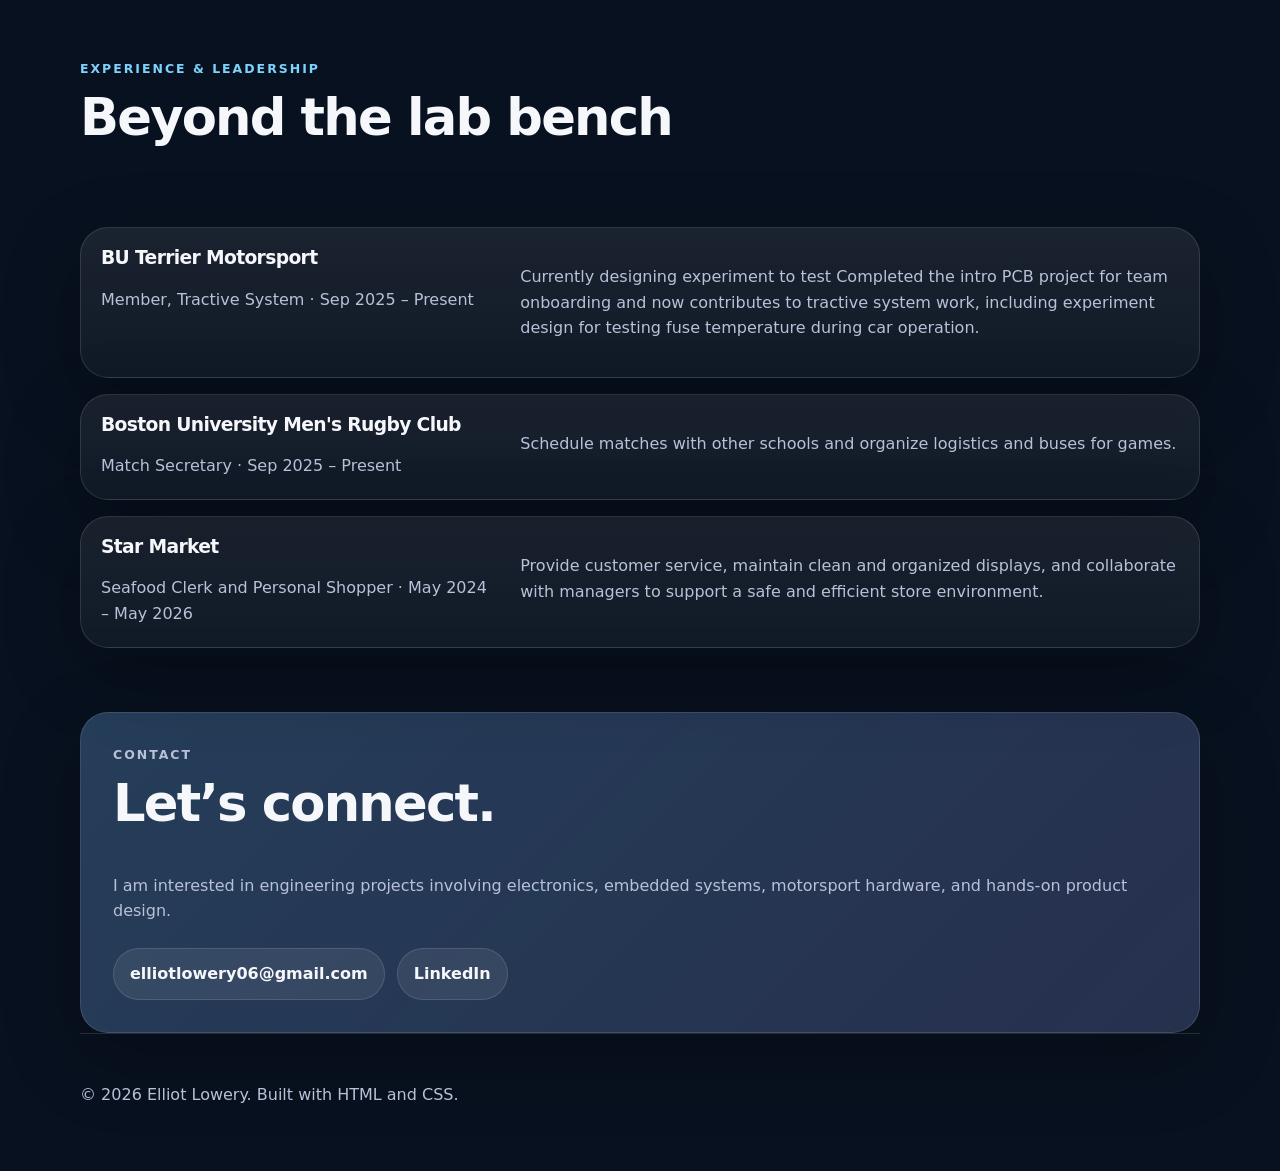
==== commit 86c190b2: "Add FPGA Bop-It project card to index.html Added a new project card for 'FPGA Bop-It' detailing its " ====
--- a/index.html
+++ b/index.html
@@ -122,7 +122,28 @@
         <li>Programmed Arduino control for a servo motor</li>
         <li>Collaborated under a rapid prototyping timeline</li>
       </ul>
-
+<article class="project-card">
+  <div class="card-topline">
+    <span>FPGA · Verilog</span>
+    <span>Digital Logic · Embedded Systems</span>
+  </div>
+
+  <h3>FPGA Bop-It</h3>
+
+  <p>
+    Recreated a Bop-It style game using an FPGA and Verilog, incorporating
+    multiple buttons, physical movement, and voice prompts into an interactive
+    hardware system.
+  </p>
+
+  <ul>
+    <li>Designed the project's main state machine using Verilog</li>
+    <li>Implemented microphone and accelerometer functionality</li>
+    <li>Debugged and integrated multiple hardware and logic components</li>
+  </ul>
+
+  <a class="project-link" href="projects/bopit.html">Read more</a>
+</article>
       <a class="project-link" href="projects/robot-challenge.html">Read more</a>
     </article>
 
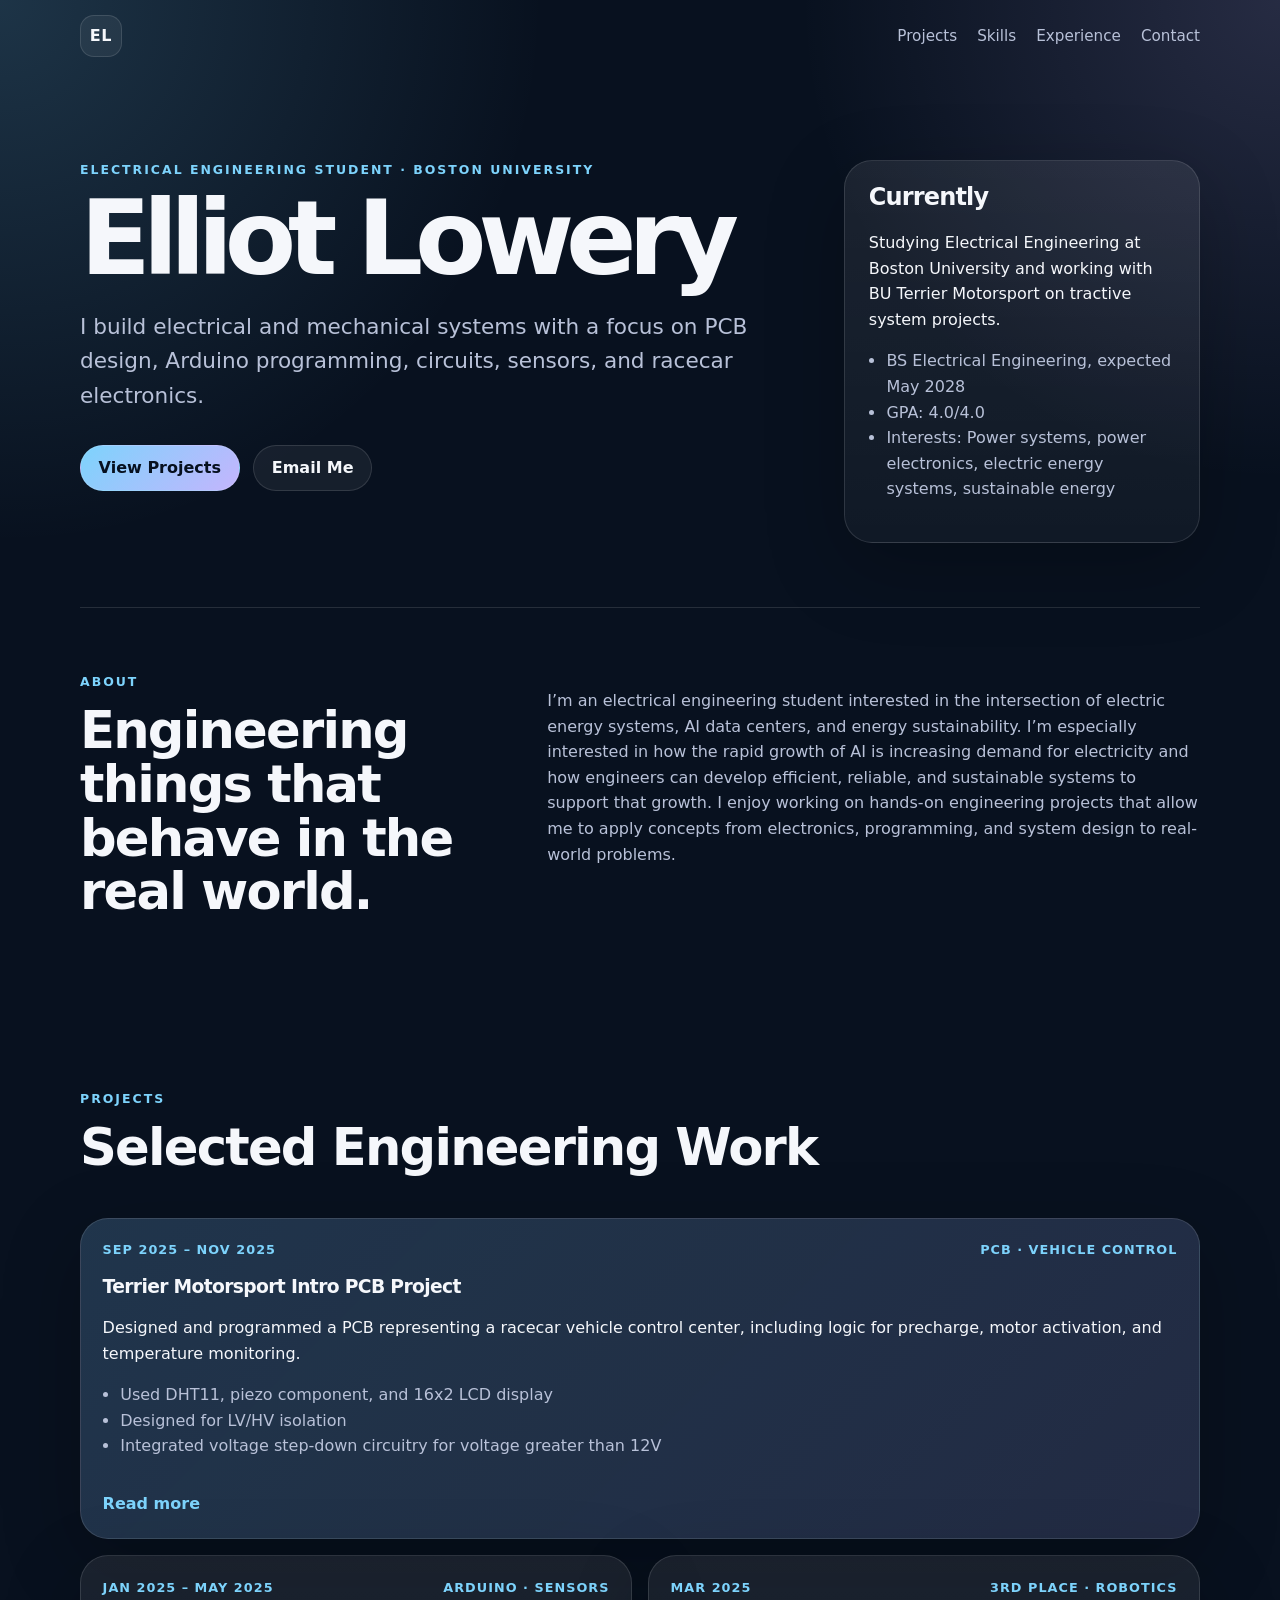
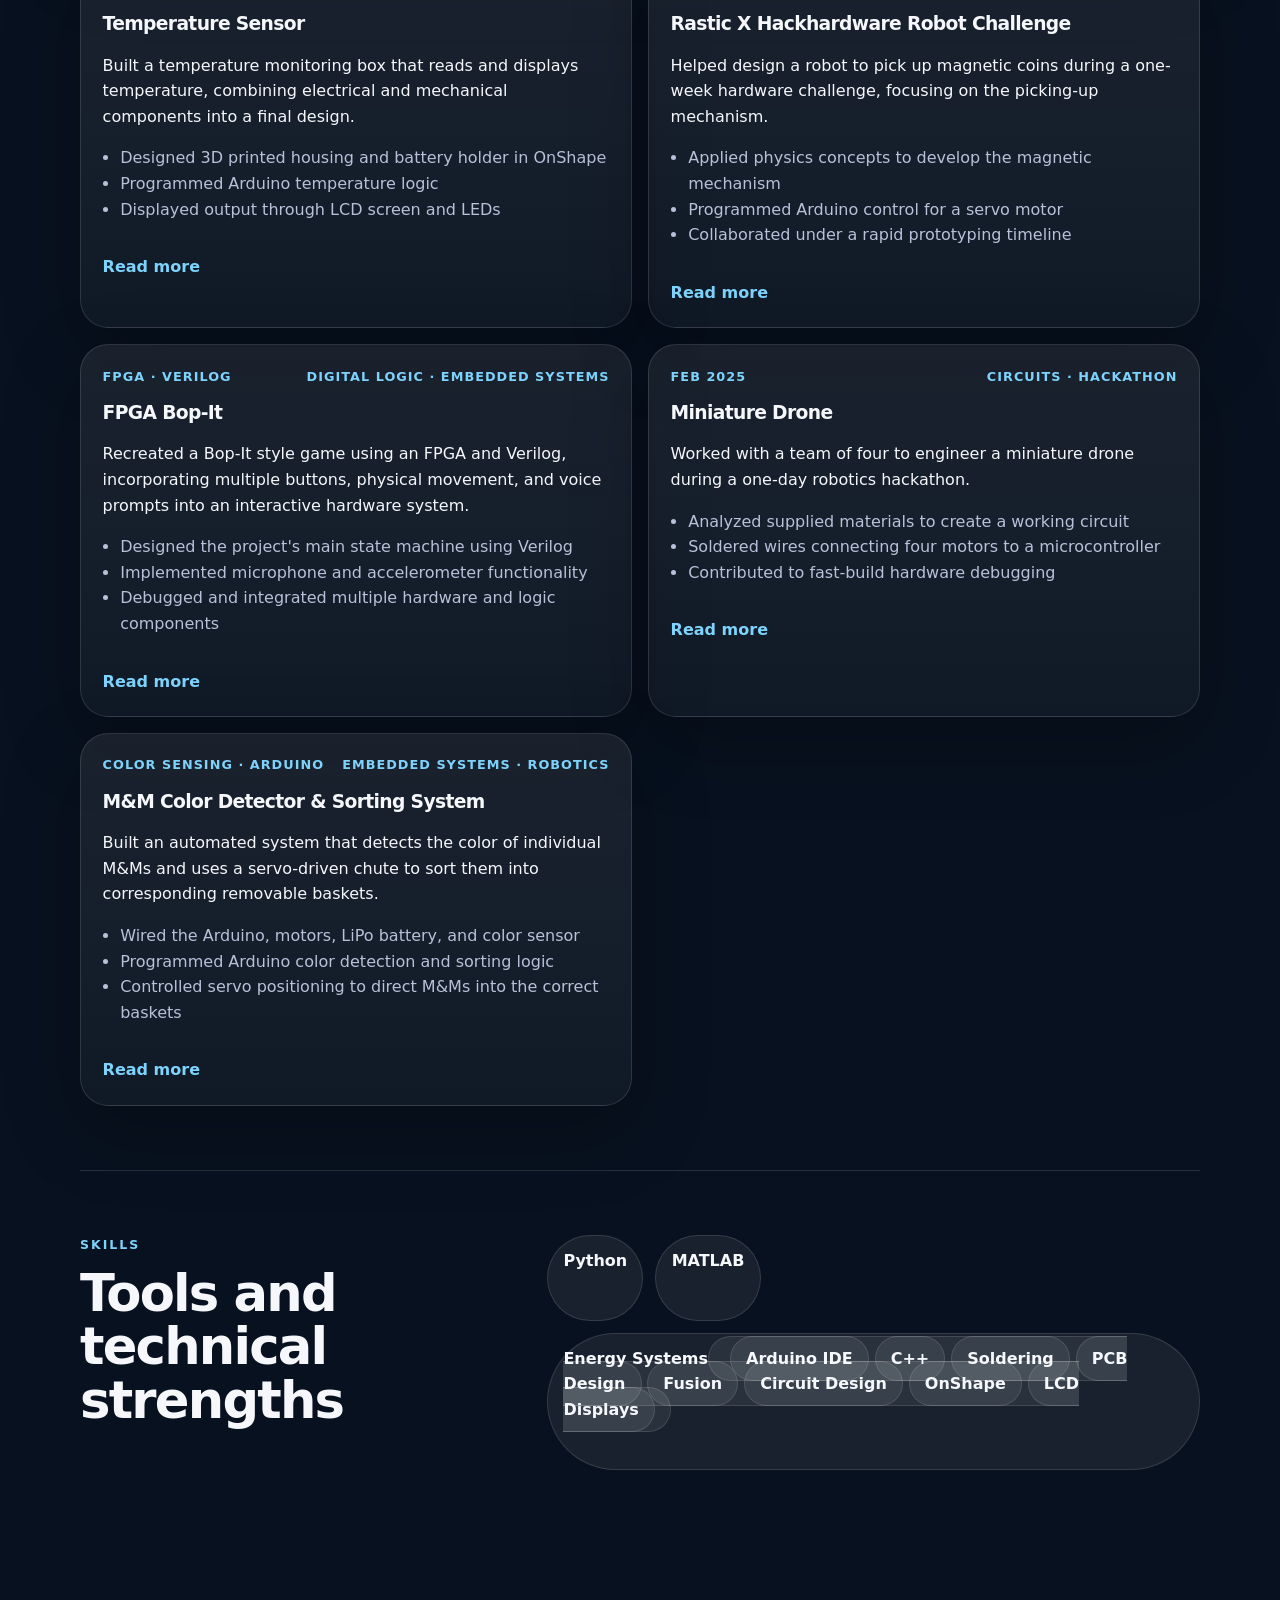
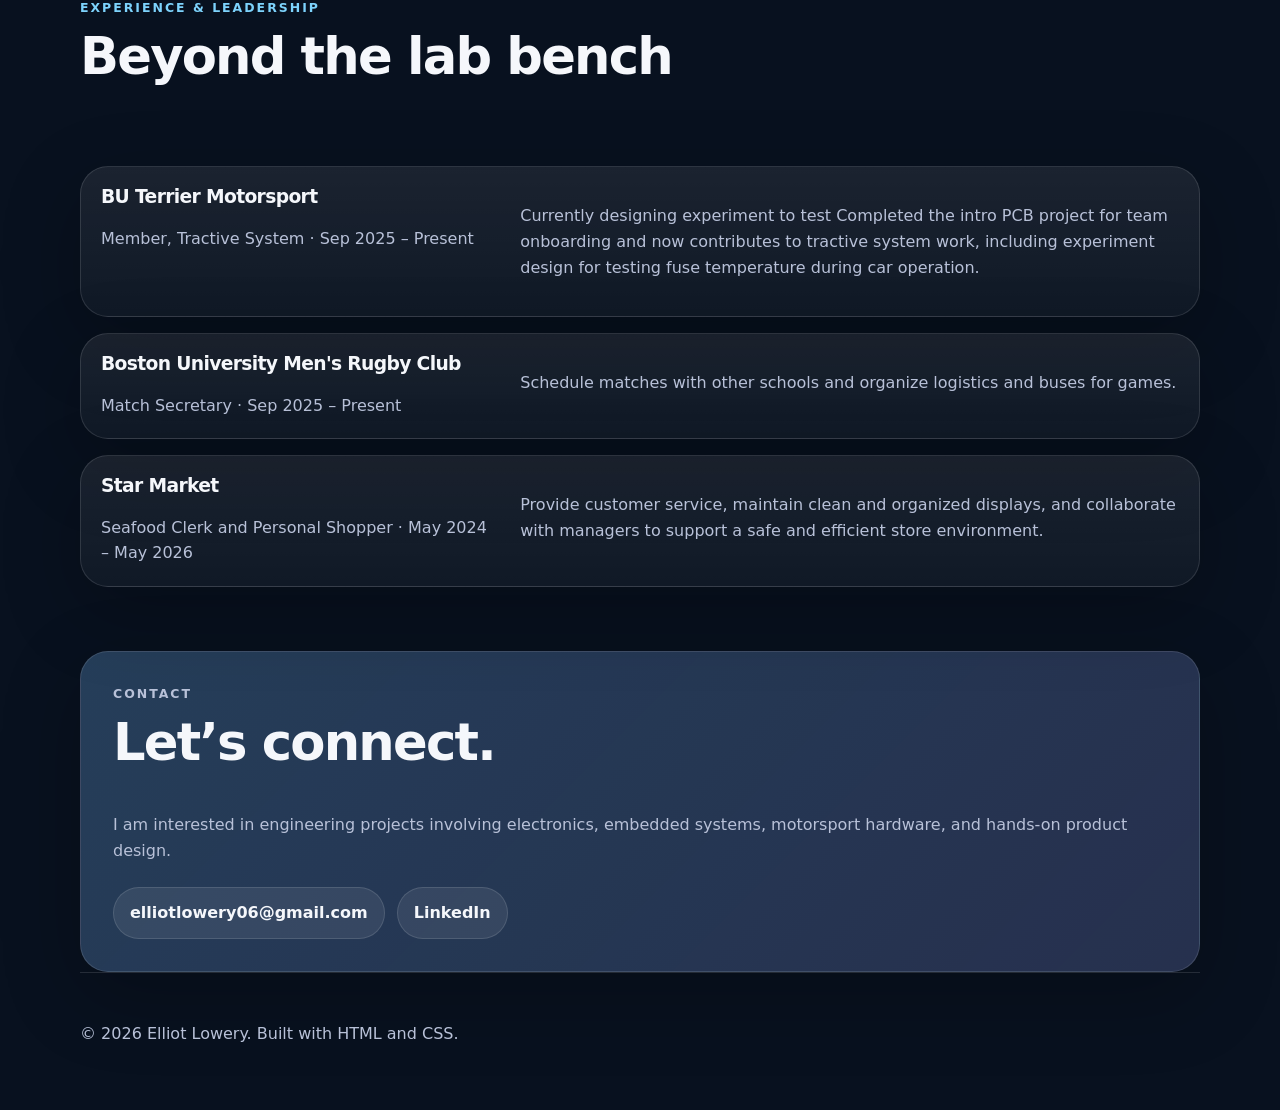
==== commit 1260fd33: "Update index.html" ====
--- a/index.html
+++ b/index.html
@@ -122,7 +122,10 @@
         <li>Programmed Arduino control for a servo motor</li>
         <li>Collaborated under a rapid prototyping timeline</li>
       </ul>
-<article class="project-card">
+
+      <a class="project-link" href="projects/robot-challenge.html">Read more</a>
+    </article>
+    <article class="project-card">
   <div class="card-topline">
     <span>FPGA · Verilog</span>
     <span>Digital Logic · Embedded Systems</span>
@@ -144,8 +147,6 @@
 
   <a class="project-link" href="projects/bopit.html">Read more</a>
 </article>
-      <a class="project-link" href="projects/robot-challenge.html">Read more</a>
-    </article>
 
     <article class="project-card">
       <div class="card-topline">
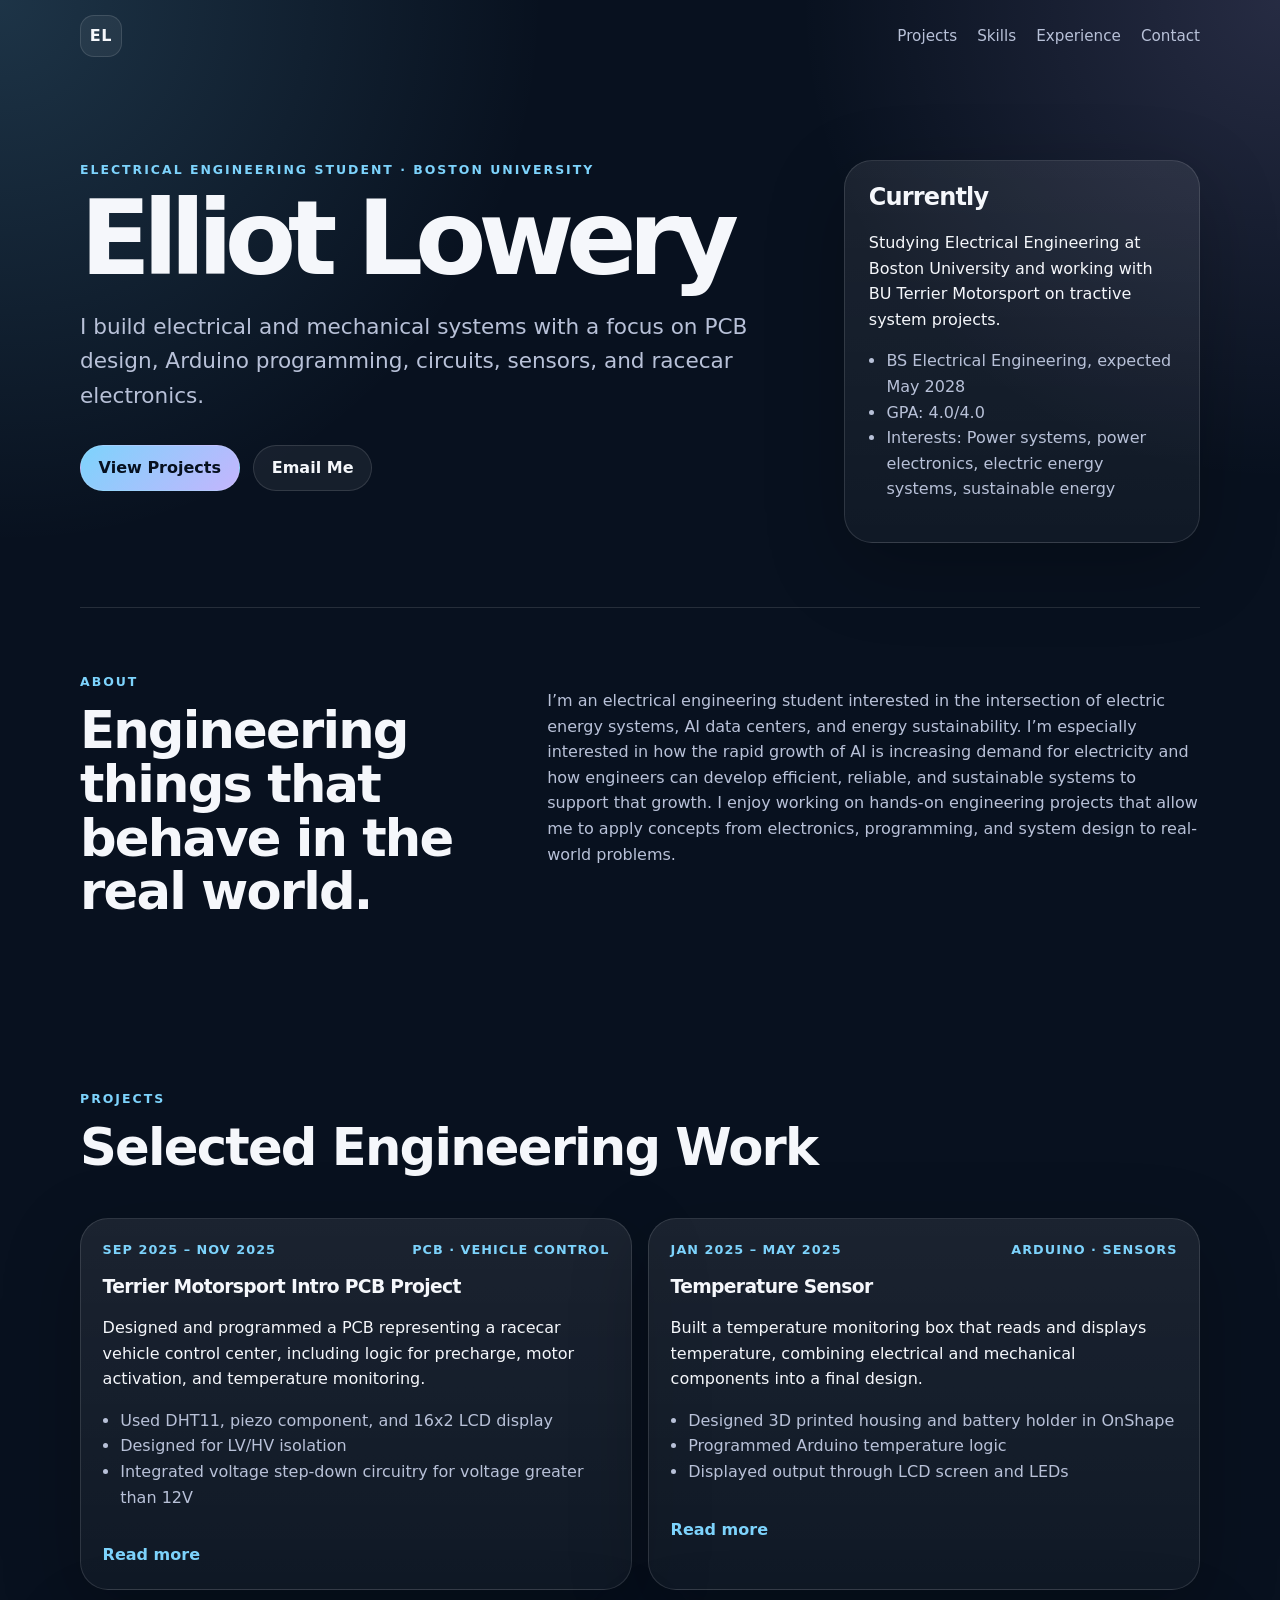
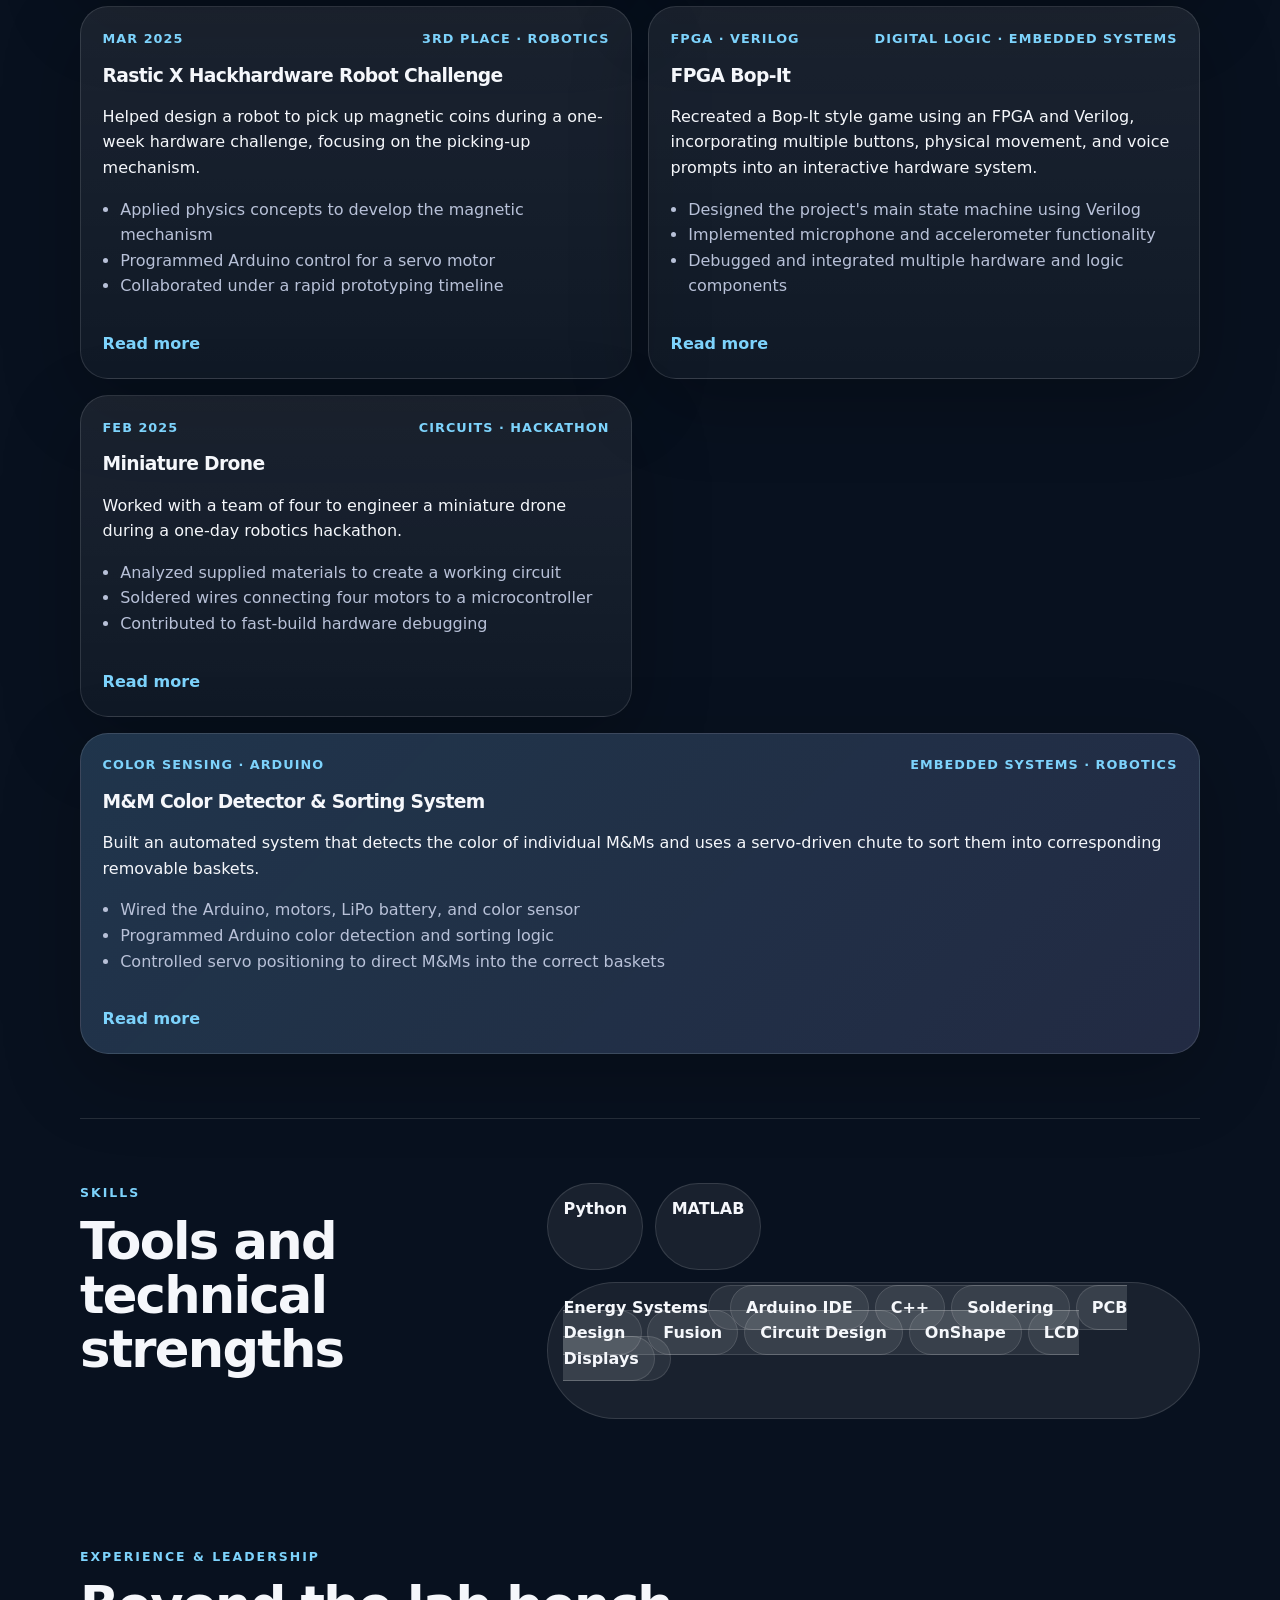
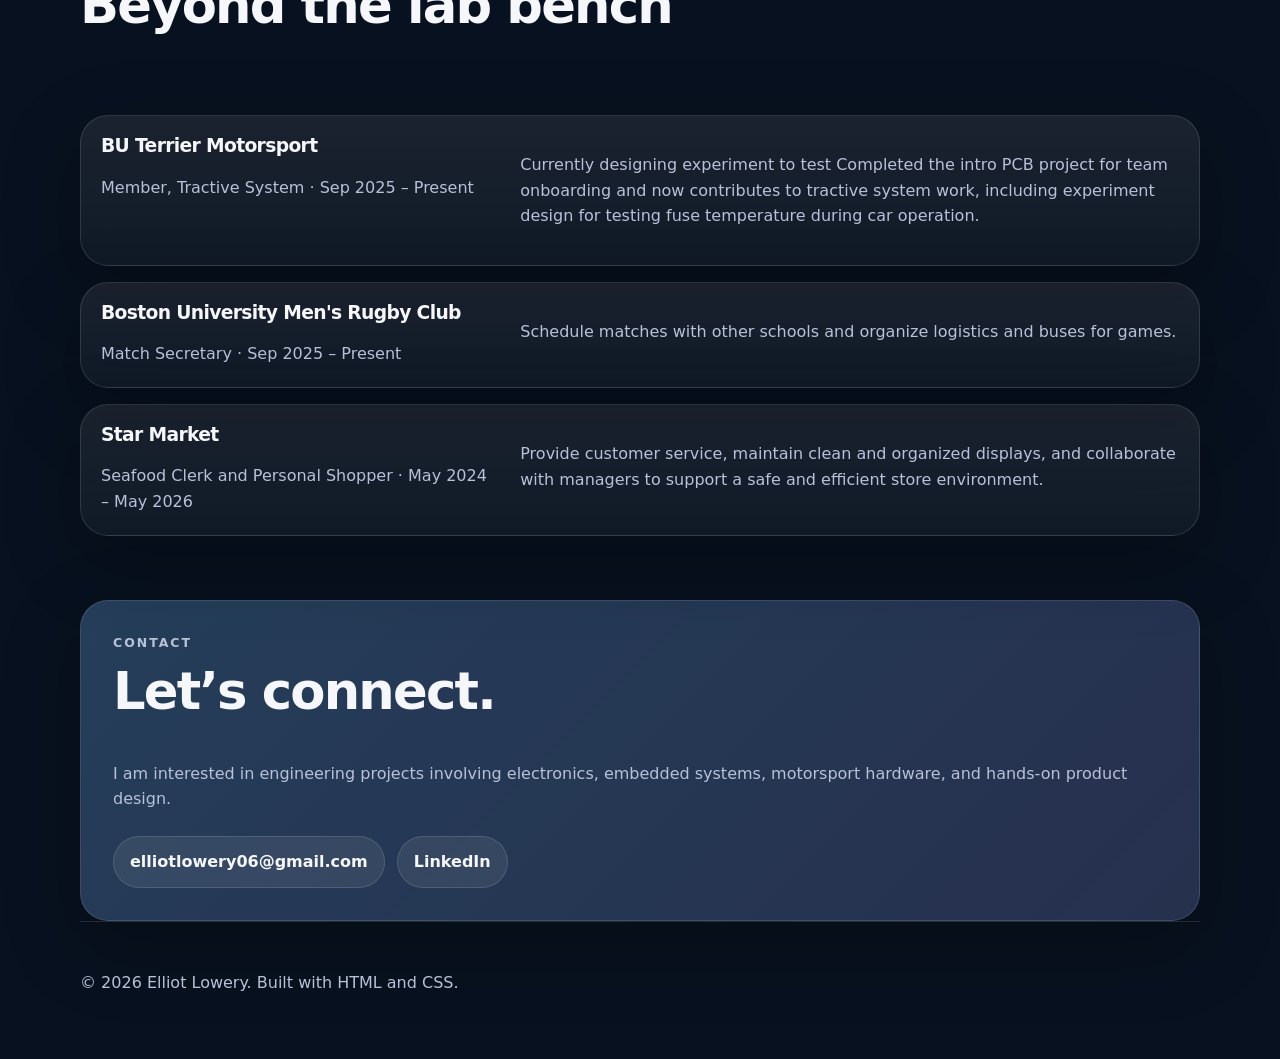
==== commit 84211685: "Update project-card class for featured articles" ====
--- a/index.html
+++ b/index.html
@@ -68,7 +68,7 @@
   </div>
 
   <div class="project-grid">
-    <article class="project-card featured">
+    <article class="project-card">
       <div class="card-topline">
         <span>Sep 2025 – Nov 2025</span>
         <span>PCB · Vehicle Control</span>
@@ -166,7 +166,7 @@
 
       <a class="project-link" href="projects/miniature-drone.html">Read more</a>
     </article>
-    <article class="project-card">
+    <article class="project-card featured">
   <div class="card-topline">
     <span>Color Sensing · Arduino</span>
     <span>Embedded Systems · Robotics</span>
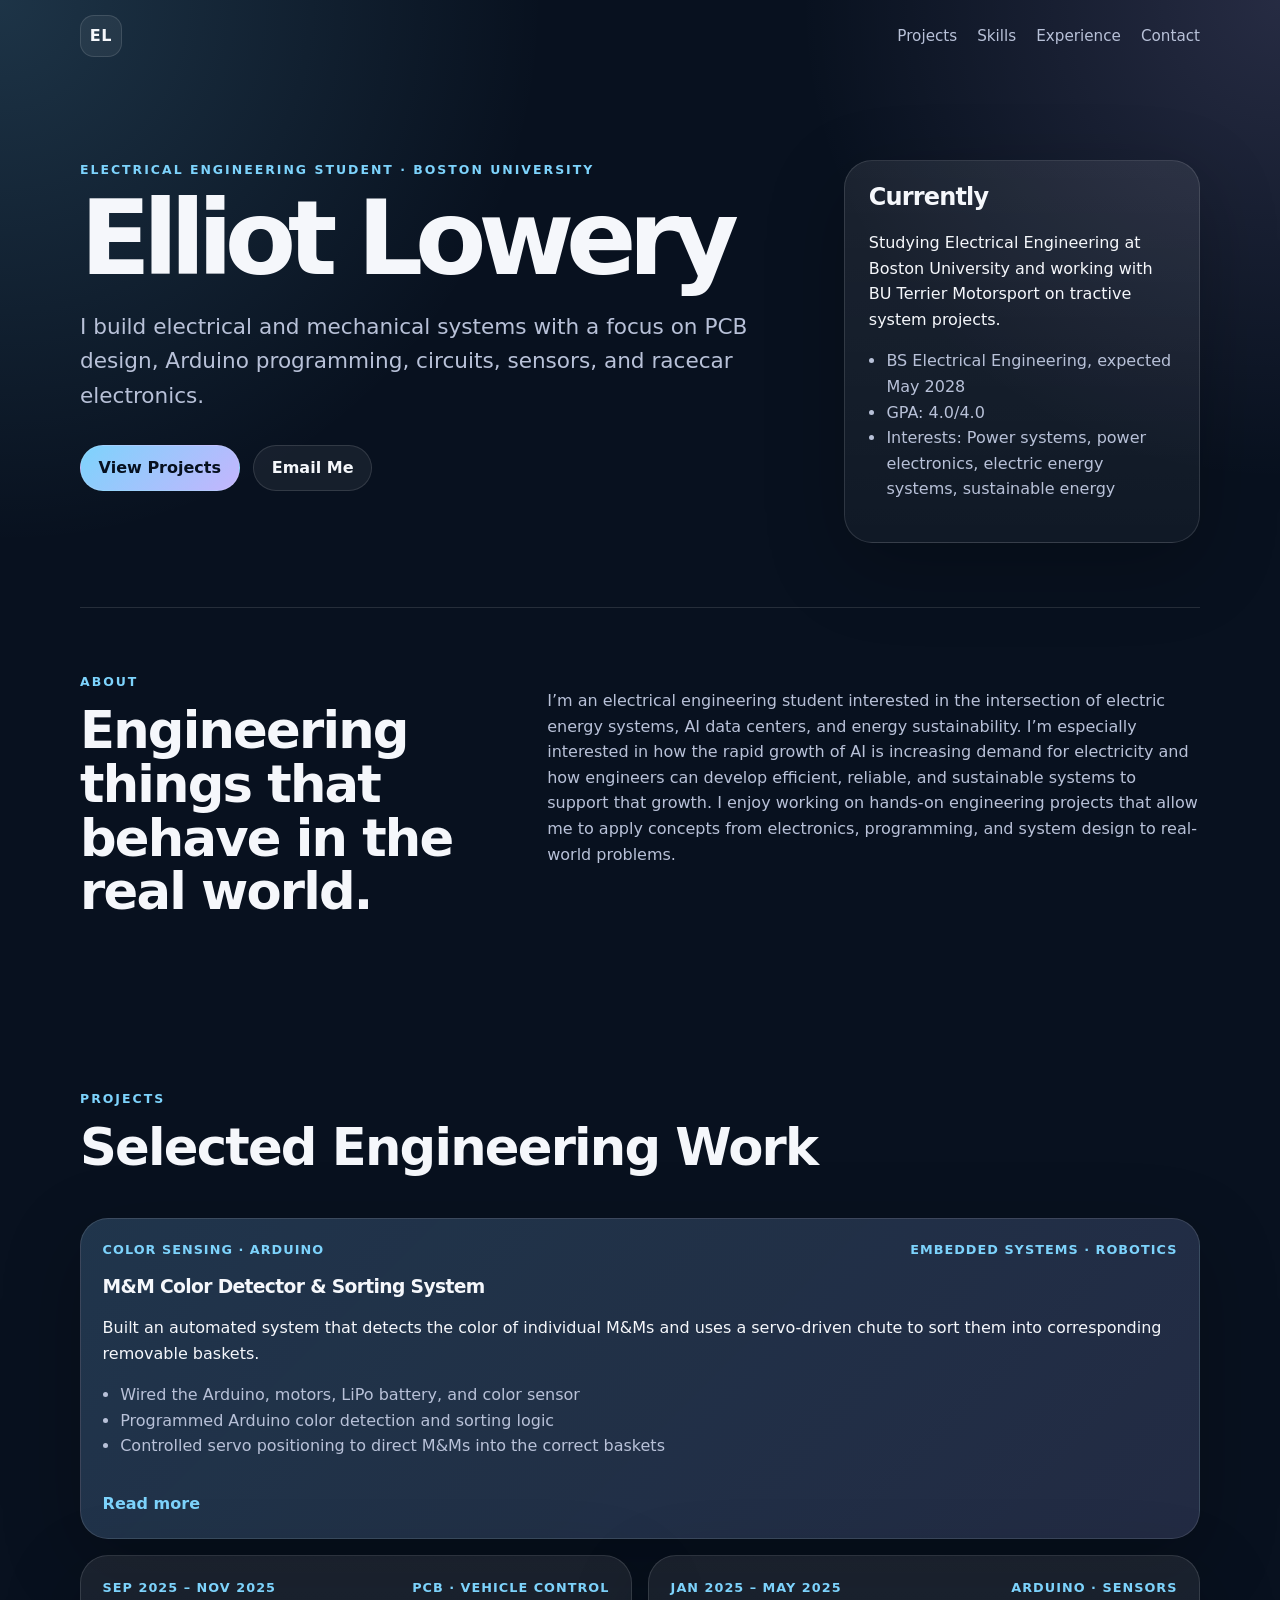
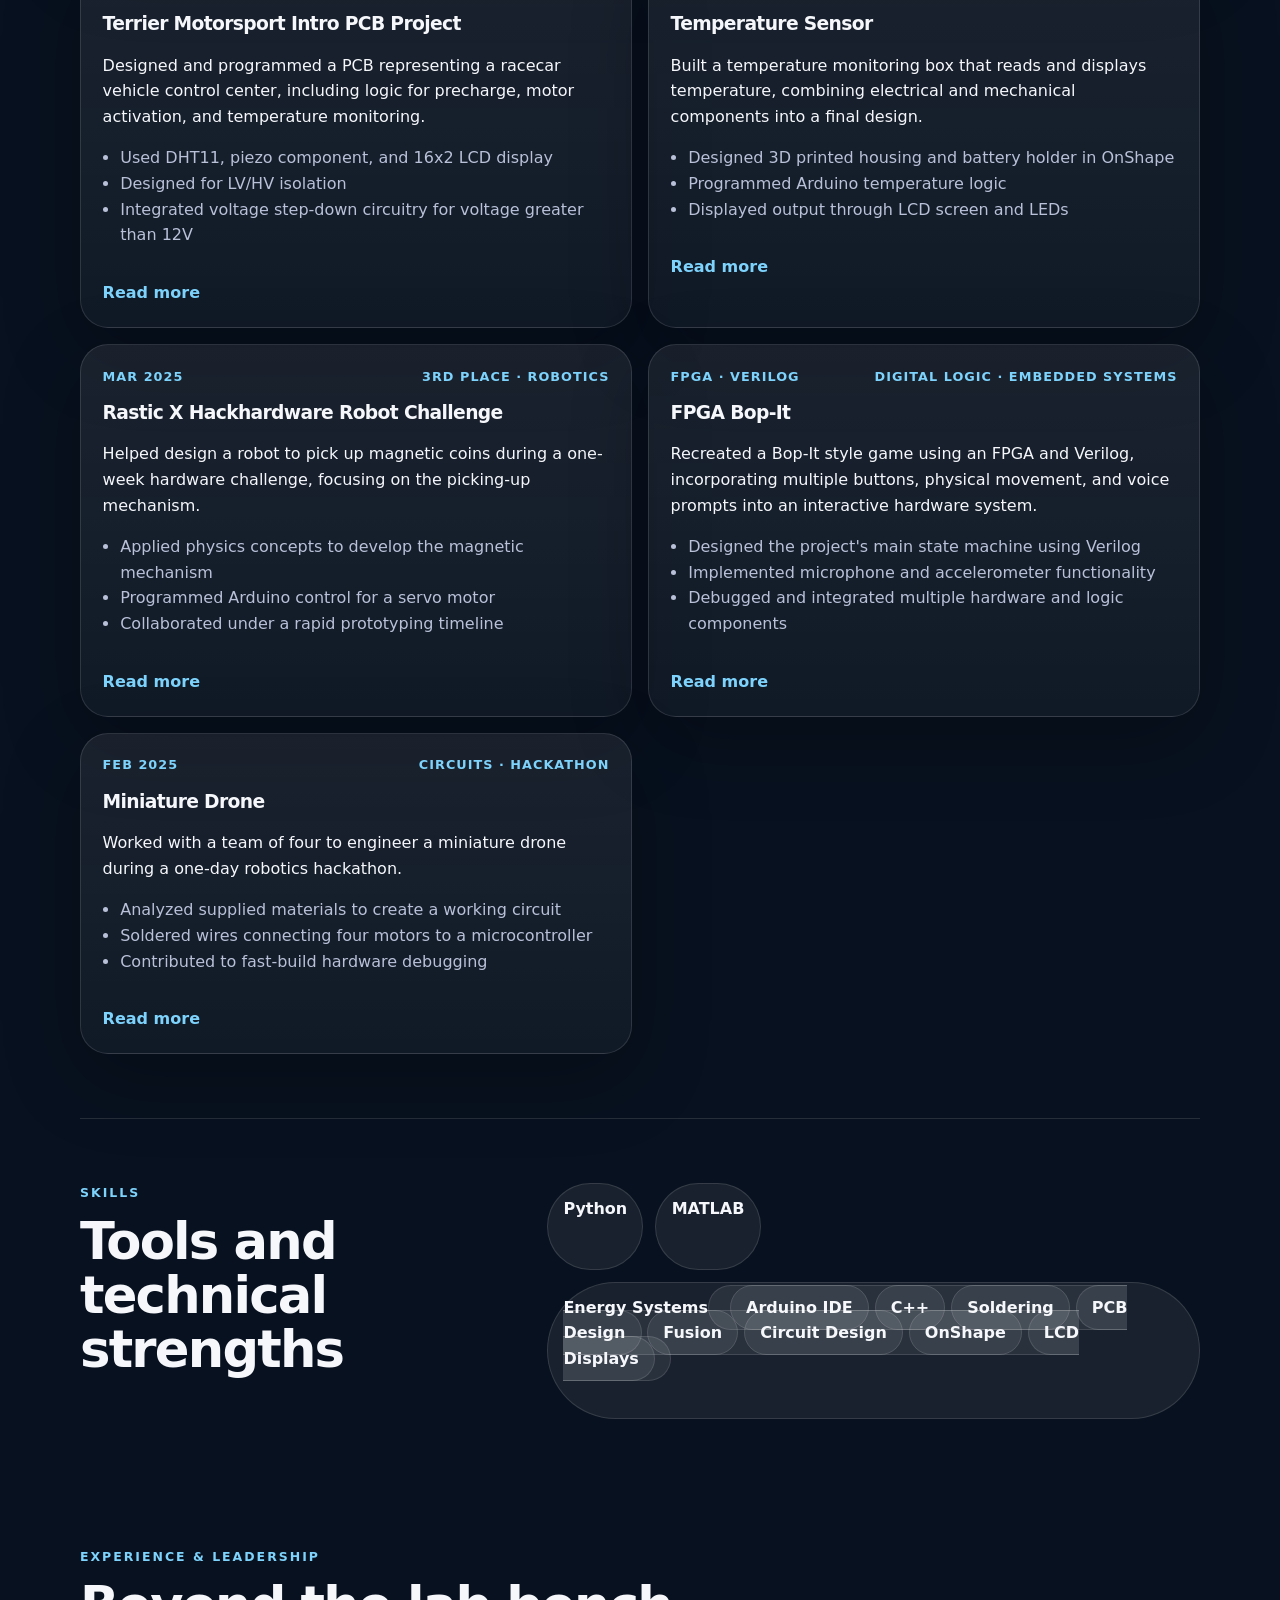
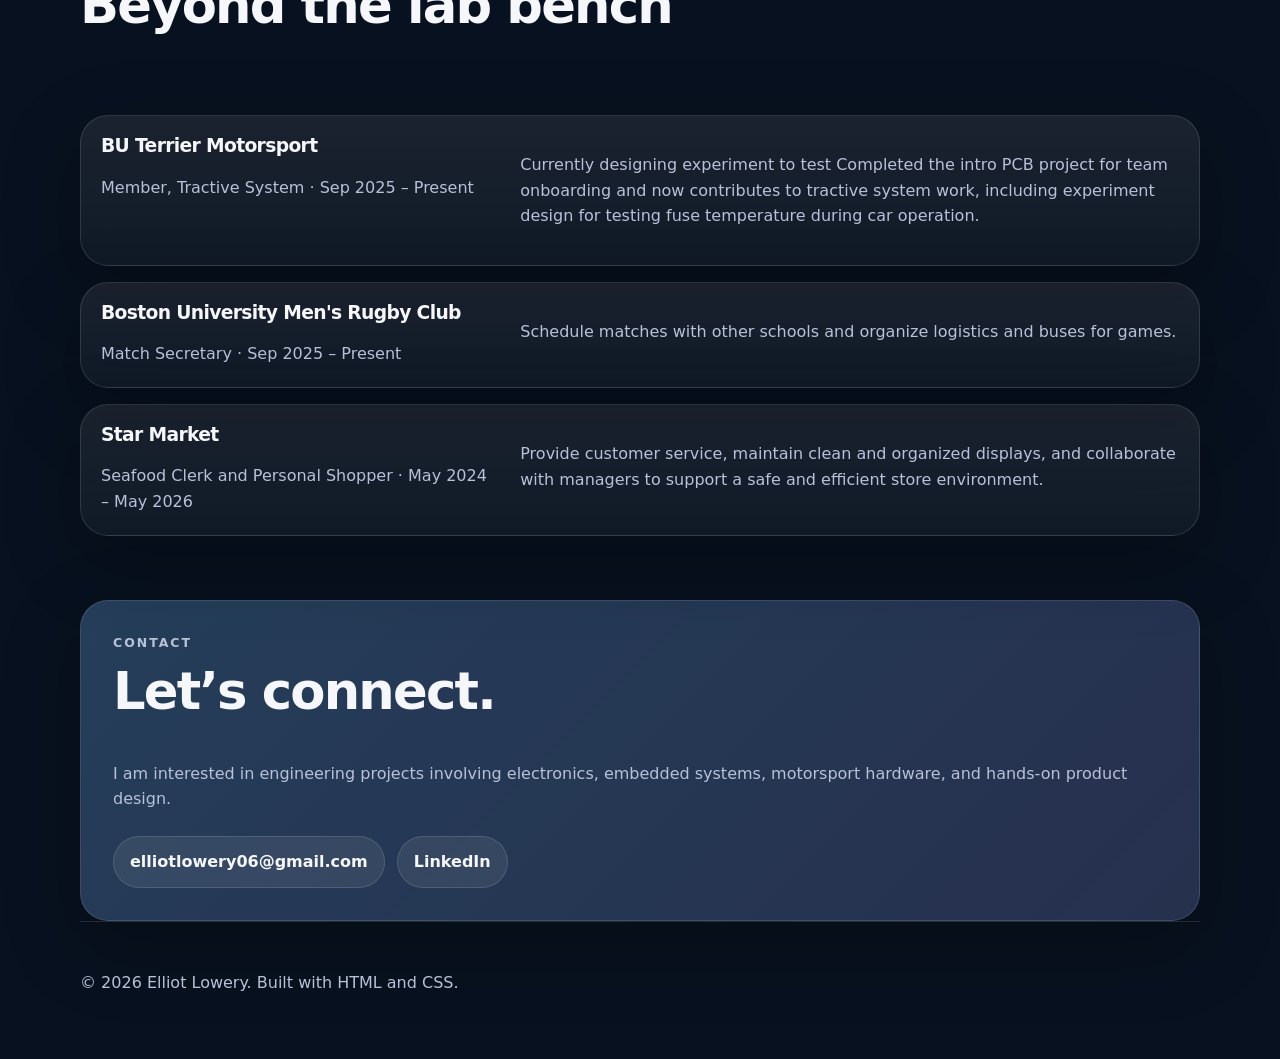
==== commit 9eecd2fe: "Add M&M Color Detector project card to index.html" ====
--- a/index.html
+++ b/index.html
@@ -68,6 +68,28 @@
   </div>
 
   <div class="project-grid">
+        <article class="project-card featured">
+  <div class="card-topline">
+    <span>Color Sensing · Arduino</span>
+    <span>Embedded Systems · Robotics</span>
+  </div>
+
+  <h3>M&M Color Detector & Sorting System</h3>
+
+  <p>
+    Built an automated system that detects the color of individual M&Ms and
+    uses a servo-driven chute to sort them into corresponding removable baskets.
+  </p>
+
+  <ul>
+    <li>Wired the Arduino, motors, LiPo battery, and color sensor</li>
+    <li>Programmed Arduino color detection and sorting logic</li>
+    <li>Controlled servo positioning to direct M&Ms into the correct baskets</li>
+  </ul>
+
+<a class="project-link" href="projects/mm-color-detector.html">Read more</a>
+
+</article>
     <article class="project-card">
       <div class="card-topline">
         <span>Sep 2025 – Nov 2025</span>
@@ -166,28 +188,7 @@
 
       <a class="project-link" href="projects/miniature-drone.html">Read more</a>
     </article>
-    <article class="project-card featured">
-  <div class="card-topline">
-    <span>Color Sensing · Arduino</span>
-    <span>Embedded Systems · Robotics</span>
-  </div>
-
-  <h3>M&M Color Detector & Sorting System</h3>
-
-  <p>
-    Built an automated system that detects the color of individual M&Ms and
-    uses a servo-driven chute to sort them into corresponding removable baskets.
-  </p>
-
-  <ul>
-    <li>Wired the Arduino, motors, LiPo battery, and color sensor</li>
-    <li>Programmed Arduino color detection and sorting logic</li>
-    <li>Controlled servo positioning to direct M&Ms into the correct baskets</li>
-  </ul>
-
-<a class="project-link" href="projects/mm-color-detector.html">Read more</a>
-
-</article>
+
 
   </div>
 </section>
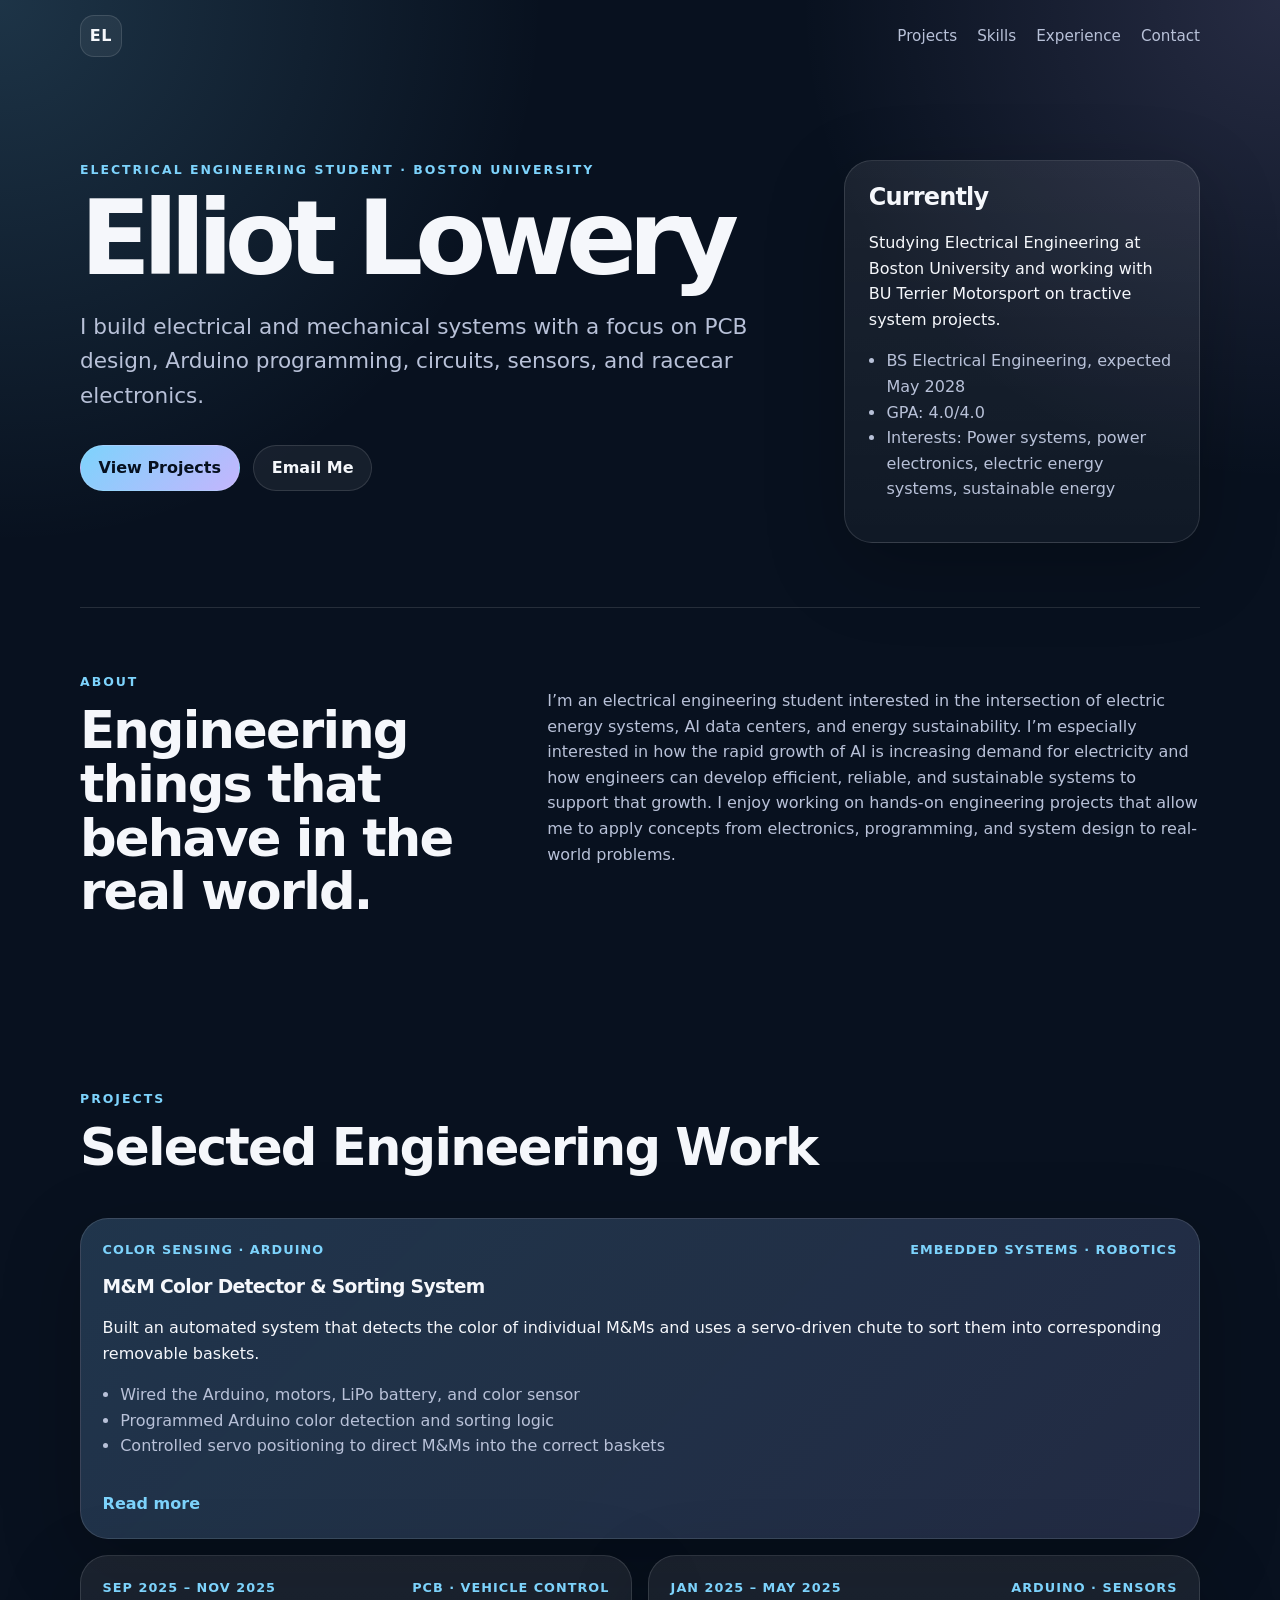
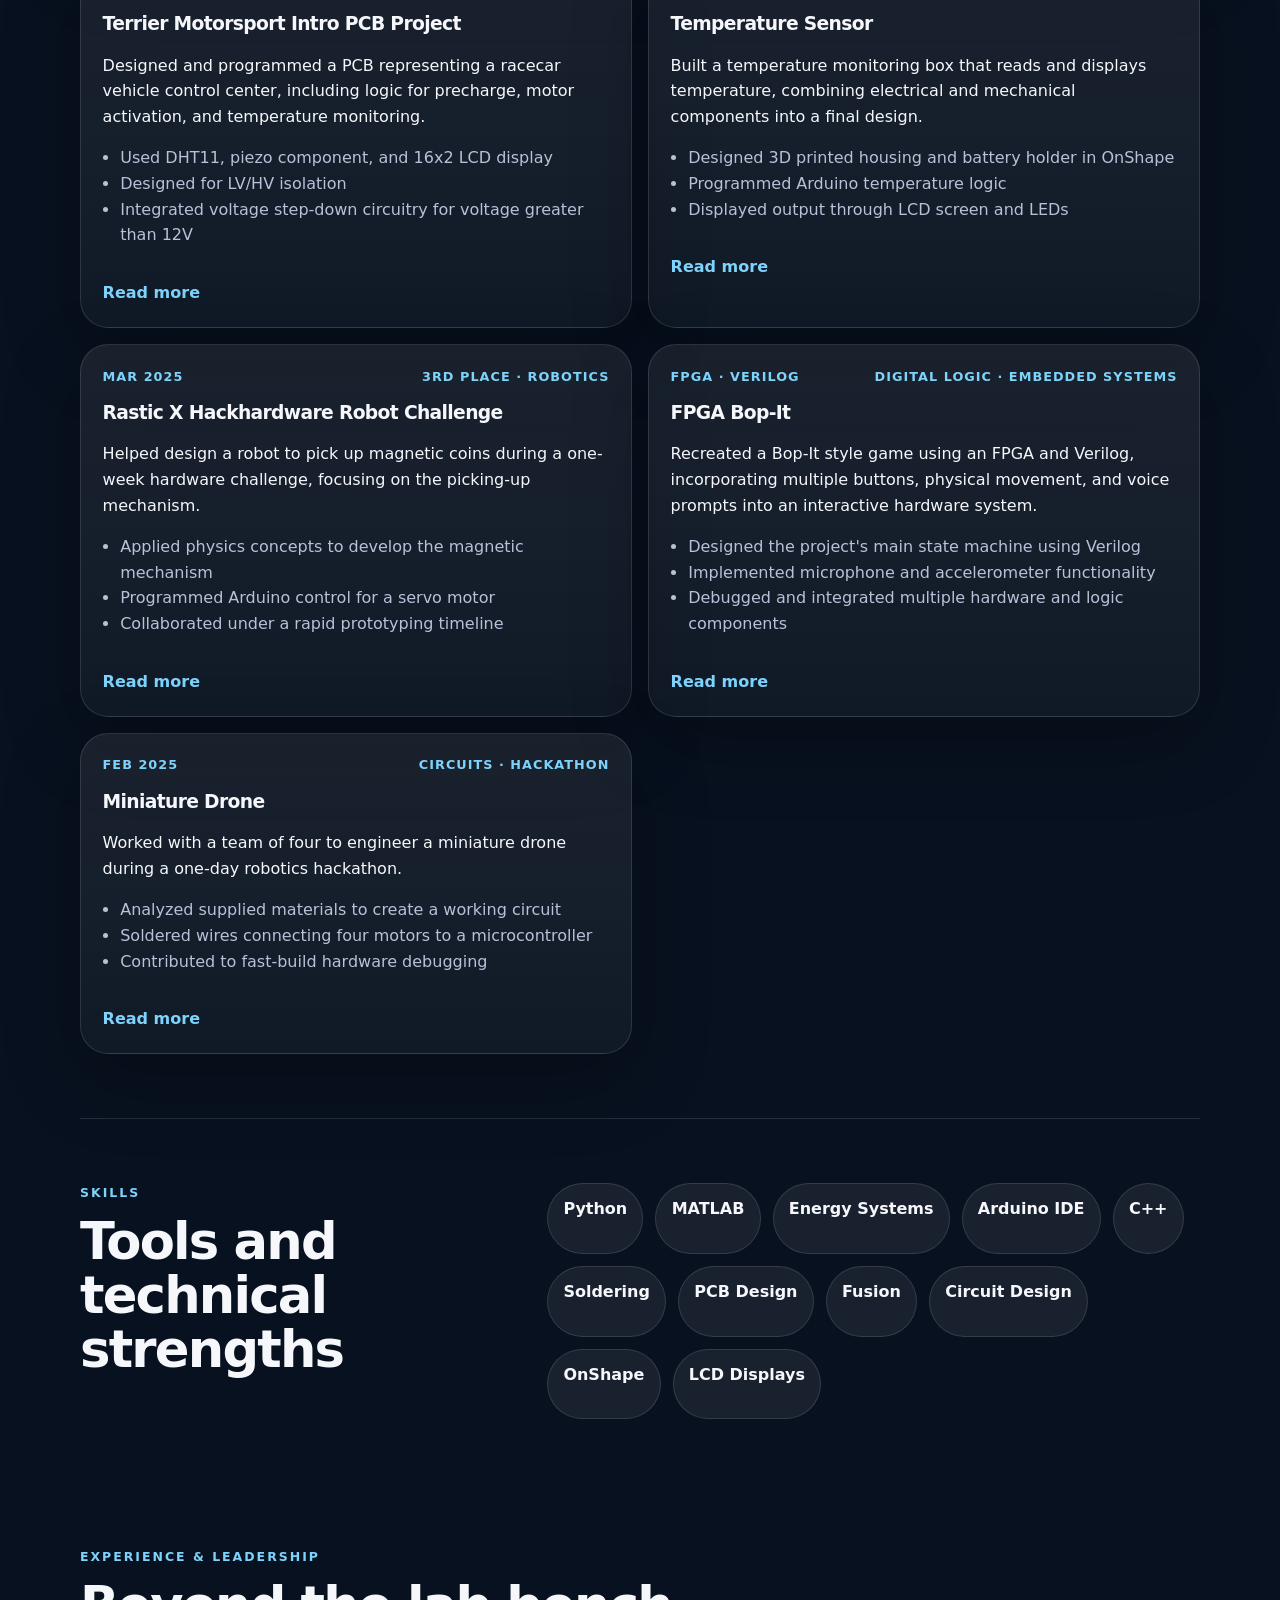
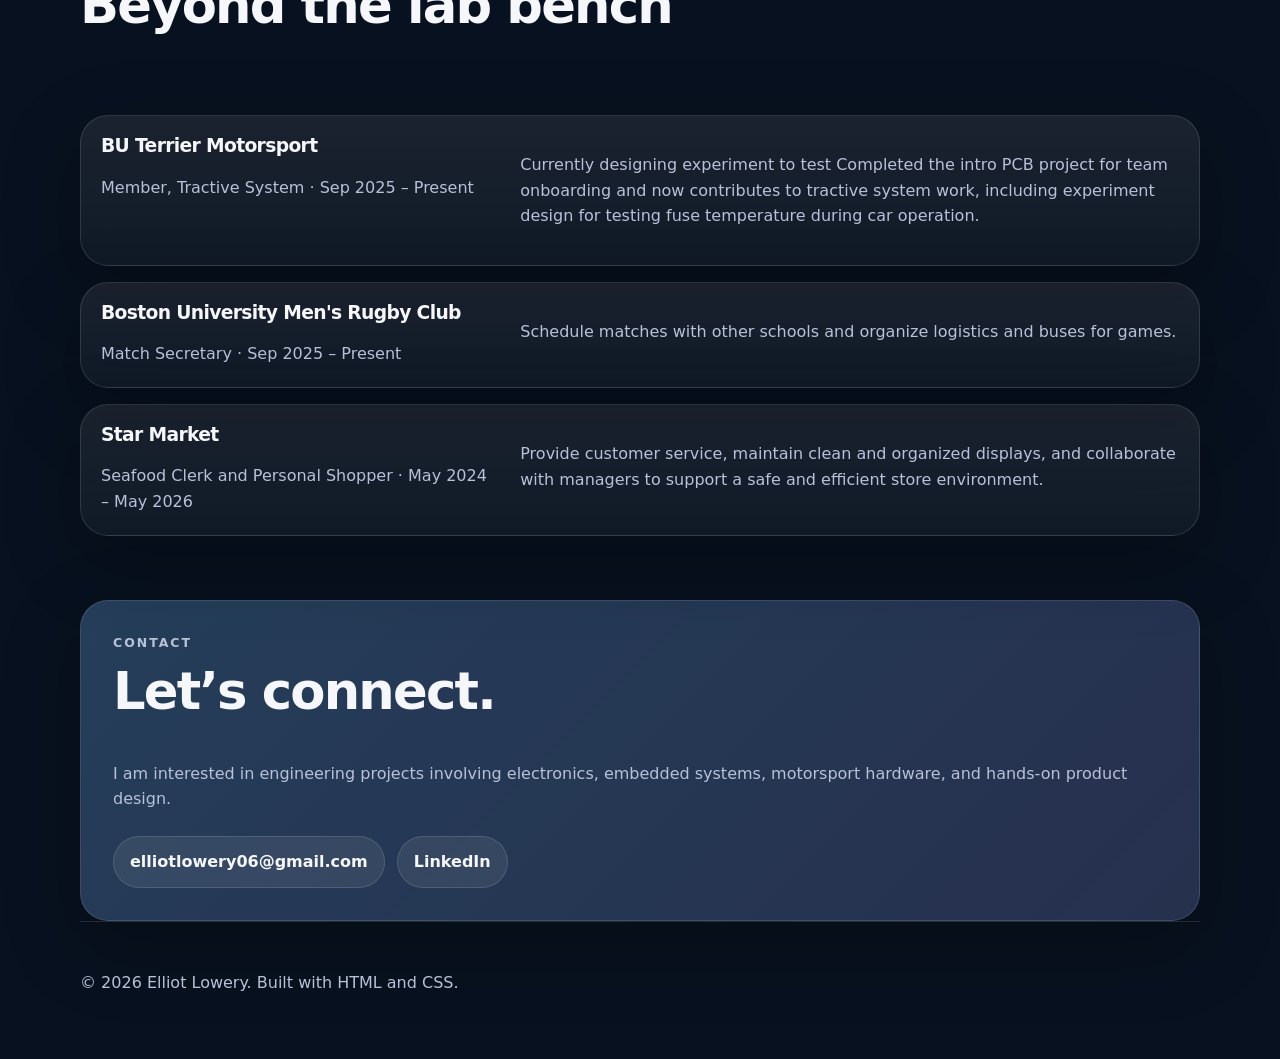
==== commit 413f41d4: "Update index.html" ====
--- a/index.html
+++ b/index.html
@@ -200,7 +200,7 @@
       <div class="skill-cloud">
         <span>Python</span>
         <span>MATLAB</span>
-        <span>Energy Systems<span>
+        <span>Energy Systems</span>
         <span>Arduino IDE</span>
         <span>C++</span>
         <span>Soldering</span>
